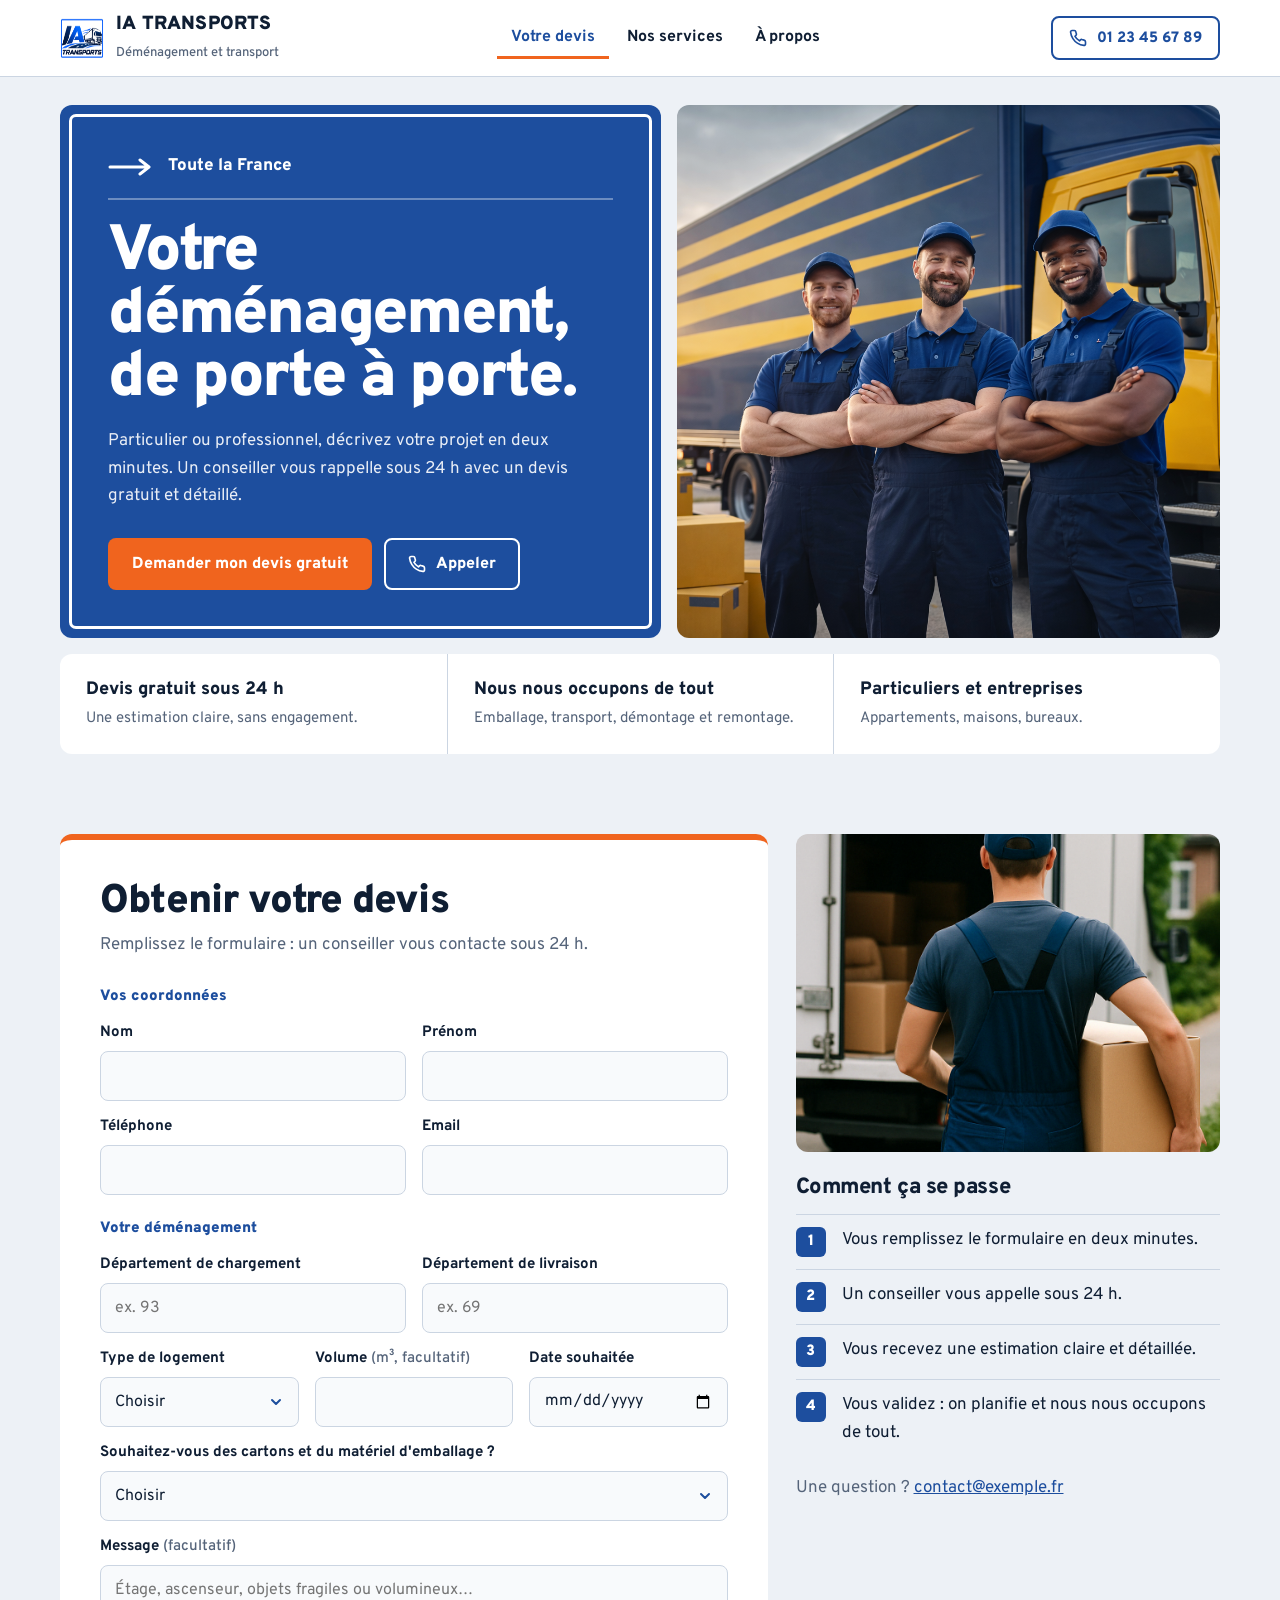
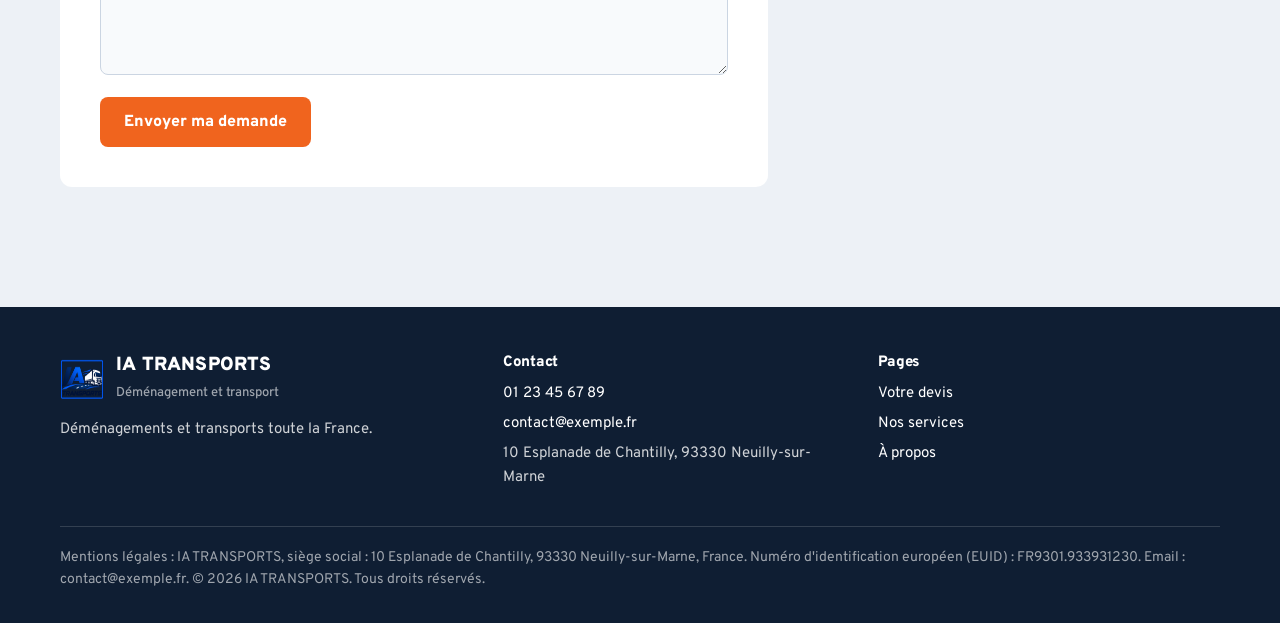
==== index.html @ 50c6d8a7 "Update HTML list item for clarity" ====
<!doctype html>
<html lang="fr">
<head>
  <meta charset="utf-8">
  <meta name="viewport" content="width=device-width, initial-scale=1">
  <title>IA TRANSPORTS | Devis de déménagement gratuit</title>
  <meta name="description" content="IA TRANSPORTS, déménagement et transport toute la France. Devis gratuit sous 24 h.">
  <link rel="icon" href="assets/images/IA_Transports_Logo.png" type="image/png">
  <link rel="preconnect" href="https://fonts.googleapis.com">
  <link rel="preconnect" href="https://fonts.gstatic.com" crossorigin>
  <link href="https://fonts.googleapis.com/css2?family=Overpass:wght@400;500;700;800;900&display=swap" rel="stylesheet">
  <link rel="stylesheet" href="assets/css/style.css">
  <meta property="og:image" content="https://iatransports.com/assets/images/IA_Transports_Logo.png">
  <meta property="og:title" content="IA TRANSPORTS | Devis de déménagement gratuit">
  <meta property="og:description" content="IA TRANSPORTS, déménagement et transport toute la France. Devis gratuit sous 24 h.">
  <meta property="og:url" content="https://iatransports.com/">
</head>
<body>
  <header class="site-header">
    <div class="container header-inner">
      <a class="brand" href="index.html">
        <img src="assets/images/IA Transports Logo.png" alt="" width="44" height="44">
        <span><span class="brand-name">IA TRANSPORTS</span><span class="brand-sub">Déménagement et transport</span></span>
      </a>
      <nav class="nav" aria-label="Navigation principale">
        <a data-nav href="index.html">Votre devis</a>
        <a data-nav href="services.html">Nos services</a>
        <a data-nav href="apropos.html">À propos</a>
      </nav>
      <div class="header-actions">
        <a class="btn btn-line btn-small" href="tel:+33123456789"><svg viewBox="0 0 24 24" fill="none" stroke="currentColor" stroke-width="2.2" stroke-linecap="round" stroke-linejoin="round" aria-hidden="true"><path d="M22 16.9v3a2 2 0 0 1-2.2 2 19.8 19.8 0 0 1-8.6-3.1 19.5 19.5 0 0 1-6-6A19.8 19.8 0 0 1 2.1 4.2 2 2 0 0 1 4.1 2h3a2 2 0 0 1 2 1.7c.1.9.4 1.8.7 2.7a2 2 0 0 1-.5 2.1L8 9.8a16 16 0 0 0 6 6l1.3-1.3a2 2 0 0 1 2.1-.4c.9.3 1.8.6 2.7.7a2 2 0 0 1 1.7 2z"/></svg> 01 23 45 67 89</a>
        <button class="burger" data-burger aria-label="Ouvrir le menu" aria-expanded="false"><span></span><span></span><span></span></button>
      </div>
    </div>
  </header>

  <div class="drawer" data-drawer>
    <div class="drawer-panel" role="dialog" aria-label="Menu">
      <div class="drawer-head">
        <a class="brand" href="index.html">
        <img src="assets/images/IA Transports Logo.png" alt="" width="44" height="44">
        <span><span class="brand-name">IA TRANSPORTS</span><span class="brand-sub">Déménagement et transport</span></span>
      </a>
        <button class="drawer-close" data-close aria-label="Fermer le menu">✕</button>
      </div>
      <nav class="drawer-links">
        <a data-nav href="index.html">Votre devis</a>
        <a data-nav href="services.html">Nos services</a>
        <a data-nav href="apropos.html">À propos</a>
      </nav>
      <div class="drawer-contact">
        <a class="btn btn-go" href="tel:+33123456789"><svg viewBox="0 0 24 24" fill="none" stroke="currentColor" stroke-width="2.2" stroke-linecap="round" stroke-linejoin="round" aria-hidden="true"><path d="M22 16.9v3a2 2 0 0 1-2.2 2 19.8 19.8 0 0 1-8.6-3.1 19.5 19.5 0 0 1-6-6A19.8 19.8 0 0 1 2.1 4.2 2 2 0 0 1 4.1 2h3a2 2 0 0 1 2 1.7c.1.9.4 1.8.7 2.7a2 2 0 0 1-.5 2.1L8 9.8a16 16 0 0 0 6 6l1.3-1.3a2 2 0 0 1 2.1-.4c.9.3 1.8.6 2.7.7a2 2 0 0 1 1.7 2z"/></svg> 01 23 45 67 89</a>
        <a class="btn btn-line" href="mailto:contact@exemple.fr">contact@exemple.fr</a>
      </div>
    </div>
  </div>

  <main>
    <section class="hero">
      <div class="container">
        <div class="hero-grid">
          <div class="sign">
            <div class="sign-route"><svg viewBox="0 0 46 18" aria-hidden="true"><path d="M2 9h38M32 2l9 7-9 7" fill="none" stroke="#fff" stroke-width="3" stroke-linecap="round" stroke-linejoin="round"/></svg> Toute la France</div>
            <h1>Votre déménagement, de porte à porte.</h1>
            <p>Particulier ou professionnel, décrivez votre projet en deux minutes. Un conseiller vous rappelle sous 24 h avec un devis gratuit et détaillé.</p>
            <div class="sign-actions">
              <a href="#form-section" class="btn btn-go">Demander mon devis gratuit</a>
              <a href="tel:+33123456789" class="btn btn-on-sign"><svg viewBox="0 0 24 24" fill="none" stroke="currentColor" stroke-width="2.2" stroke-linecap="round" stroke-linejoin="round" aria-hidden="true"><path d="M22 16.9v3a2 2 0 0 1-2.2 2 19.8 19.8 0 0 1-8.6-3.1 19.5 19.5 0 0 1-6-6A19.8 19.8 0 0 1 2.1 4.2 2 2 0 0 1 4.1 2h3a2 2 0 0 1 2 1.7c.1.9.4 1.8.7 2.7a2 2 0 0 1-.5 2.1L8 9.8a16 16 0 0 0 6 6l1.3-1.3a2 2 0 0 1 2.1-.4c.9.3 1.8.6 2.7.7a2 2 0 0 1 1.7 2z"/></svg> Appeler</a>
            </div>
          </div>
          <div class="hero-photo">
            <img src="assets/images/truck-hero.jpg" alt="L'équipe de déménageurs devant un camion" width="1536" height="1024">
          </div>
        </div>

        <div class="facts">
          <div class="fact"><strong>Devis gratuit sous 24 h</strong><span>Une estimation claire, sans engagement.</span></div>
          <div class="fact"><strong>Nous nous occupons de tout</strong><span>Emballage, transport, démontage et remontage.</span></div>
          <div class="fact"><strong>Particuliers et entreprises</strong><span>Appartements, maisons, bureaux.</span></div>
        </div>
      </div>
    </section>

    <section class="section" id="form-section">
      <div class="container quote-grid">
        <form id="form" class="form">
          <h2>Obtenir votre devis</h2>
          <p class="muted">Remplissez le formulaire : un conseiller vous contacte sous 24 h.</p>

          <fieldset>
            <legend>Vos coordonnées</legend>
            <div class="grid-2">
              <div class="field"><label for="f-nom">Nom</label><input class="input" id="f-nom" name="Nom" autocomplete="family-name" required></div>
              <div class="field"><label for="f-prenom">Prénom</label><input class="input" id="f-prenom" name="Prenom" autocomplete="given-name" required></div>
              <div class="field"><label for="f-tel">Téléphone</label><input class="input" id="f-tel" name="Telephone" type="tel" autocomplete="tel" required></div>
              <div class="field"><label for="f-email">Email</label><input class="input" id="f-email" type="email" name="Email" autocomplete="email" required></div>
            </div>
          </fieldset>

          <fieldset>
            <legend>Votre déménagement</legend>
            <div class="grid-2">
              <div class="field"><label for="f-dep1">Département de chargement</label><input class="input" id="f-dep1" name="Département chargement" placeholder="ex. 93" required></div>
              <div class="field"><label for="f-dep2">Département de livraison</label><input class="input" id="f-dep2" name="Département livraison" placeholder="ex. 69" required></div>
            </div>
            <div class="grid-3f" style="margin-top:14px">
              <div class="field">
                <label for="f-type">Type de logement</label>
                <select class="select" id="f-type" name="Type de Résidence" required>
                  <option value="" disabled selected>Choisir</option>
                  <option value="Maison">Maison</option>
                  <option value="Appartement">Appartement</option>
                  <option value="Bureau">Bureau</option>
                </select>
              </div>
              <div class="field"><label for="f-vol">Volume <span class="opt">(m³, facultatif)</span></label><input class="input" id="f-vol" name="Volume" inputmode="decimal"></div>
              <div class="field"><label for="date">Date souhaitée</label><input id="date" class="input" type="date" name="date"></div>
              <div class="field full">
                <label for="f-carton">Souhaitez-vous des cartons et du matériel d'emballage ?</label>
                <select class="select" id="f-carton" name="Carton" required>
                  <option value="" disabled selected>Choisir</option>
                  <option value="Oui">Oui</option>
                  <option value="Non">Non</option>
                </select>
              </div>
              <div class="field full"><label for="f-notes">Message <span class="opt">(facultatif)</span></label><textarea class="textarea" id="f-notes" name="Notes" placeholder="Étage, ascenseur, objets fragiles ou volumineux…"></textarea></div>
            </div>
          </fieldset>

          <div class="form-foot">
            <button id="submit-button" type="submit" class="btn btn-go">Envoyer ma demande</button>
            <p id="message" class="form-status" role="status" aria-live="polite"></p>
          </div>
        </form>

        <aside class="steps-panel">
          <img src="assets/images/ville.jpg" alt="Un déménageur charge un carton dans le camion" loading="lazy">
          <h3>Comment ça se passe</h3>
          <ol class="steps">
            <li>Vous remplissez le formulaire en deux minutes.</li>
            <li>Un conseiller vous appelle sous 24 h.</li>
            <li>Vous recevez une estimation claire et détaillée.</li>
            <li>Vous validez : on planifie et nous nous occupons de tout.</li>
          </ol>
          <p class="muted" style="margin-top:16px">Une question ? <a href="mailto:contact@exemple.fr">contact@exemple.fr</a></p>
        </aside>
      </div>
    </section>
  </main>

  <footer class="site-footer">
    <div class="container">
      <div class="footer-grid">
        <div>
          <a class="brand" href="index.html">
        <img src="assets/images/IA Transports Logo.png" alt="" width="44" height="44">
        <span><span class="brand-name">IA TRANSPORTS</span><span class="brand-sub">Déménagement et transport</span></span>
      </a>
          <p style="margin-top:14px;max-width:34ch">Déménagements et transports toute la France.</p>
        </div>
        <div>
          <h3>Contact</h3>
          <ul class="footer-list">
            <li><a href="tel:+33123456789">01 23 45 67 89</a></li>
            <li><a href="mailto:contact@exemple.fr">contact@exemple.fr</a></li>
            <li>10 Esplanade de Chantilly, 93330 Neuilly-sur-Marne</li>
          </ul>
        </div>
        <div>
          <h3>Pages</h3>
          <ul class="footer-list">
            <li><a href="index.html">Votre devis</a></li>
            <li><a href="services.html">Nos services</a></li>
            <li><a href="apropos.html">À propos</a></li>
          </ul>
        </div>
      </div>
      <p class="legal">
        Mentions légales : IA TRANSPORTS, siège social : 10 Esplanade de Chantilly, 93330 Neuilly-sur-Marne, France.
        Numéro d'identification européen (EUID) : FR9301.933931230.
        Email : contact@exemple.fr. © <span data-year>2026</span> IA TRANSPORTS. Tous droits réservés.
      </p>
    </div>
  </footer>

  <script src="assets/js/main.js"></script>
</body>
</html>
---- assets/css/style.css ----
/* =========================================================
   IA TRANSPORTS — feuille de style
   Identité : panneau routier (bleu autoroute + orange chantier)
   ========================================================= */
:root {
  --sign: #1D4E9E;        /* bleu panneau */
  --sign-dark: #14386F;
  --ink: #0F1E33;         /* texte */
  --muted: #55647A;
  --page: #EDF1F6;        /* fond */
  --paper: #FFFFFF;
  --line: #CBD5E2;
  --cone: #F0641E;        /* orange chantier : actions */
  --cone-dark: #D24F0E;

  --radius-sign: 12px;
  --radius-field: 8px;
  --header-h: 76px;
  --font: "Overpass", "Helvetica Neue", Arial, sans-serif;
}

* { box-sizing: border-box; }
html { scroll-behavior: smooth; scroll-padding-top: calc(var(--header-h) + 16px); }
@media (prefers-reduced-motion: reduce) {
  html { scroll-behavior: auto; }
  *, *::before, *::after { transition: none !important; animation: none !important; }
}

body {
  margin: 0;
  font-family: var(--font);
  font-size: 17px;
  line-height: 1.6;
  color: var(--ink);
  background: var(--page);
  -webkit-font-smoothing: antialiased;
}
img { max-width: 100%; display: block; }
a { color: var(--sign); }
:focus-visible { outline: 3px solid var(--cone); outline-offset: 3px; border-radius: 4px; }

.container { width: min(1160px, calc(100% - 40px)); margin: 0 auto; }

h1, h2, h3 { line-height: 1.1; letter-spacing: -0.02em; margin: 0; }
h2 { font-size: clamp(28px, 3.4vw, 40px); font-weight: 900; }
h3 { font-size: 19px; font-weight: 800; }
p { margin: 0; }
.lead { font-size: 19px; color: var(--muted); max-width: 60ch; margin-top: 14px; }
.muted { color: var(--muted); }

/* ===================== Header ===================== */
.site-header {
  position: sticky; top: 0; z-index: 100;
  background: var(--paper);
  border-bottom: 1px solid var(--line);
}
.header-inner {
  height: var(--header-h);
  display: flex; align-items: center; justify-content: space-between; gap: 20px;
}
.brand { display: flex; align-items: center; gap: 12px; text-decoration: none; color: var(--ink); }
.brand img { width: 44px; height: 44px; }
.brand-name { font-weight: 900; font-size: 19px; letter-spacing: 0.01em; line-height: 1; }
.brand-sub { display: block; font-size: 13px; color: var(--muted); font-weight: 500; margin-top: 4px; letter-spacing: 0; }

.nav { display: flex; gap: 4px; }
.nav a {
  text-decoration: none; color: var(--ink); font-weight: 700; font-size: 16px;
  padding: 8px 14px; border-radius: 6px;
}
.nav a:hover { background: var(--page); }
.nav a[aria-current="page"] { color: var(--sign); box-shadow: inset 0 -3px 0 var(--cone); border-radius: 0; }

.header-actions { display: flex; align-items: center; gap: 10px; }

/* ===================== Buttons ===================== */
.btn {
  display: inline-flex; align-items: center; justify-content: center; gap: 10px;
  font: inherit; font-weight: 800; font-size: 16px; line-height: 1;
  padding: 15px 22px; border-radius: 8px; border: 2px solid transparent;
  text-decoration: none; cursor: pointer;
  transition: background-color .15s ease, border-color .15s ease, color .15s ease;
}
.btn svg { width: 18px; height: 18px; flex: none; }
.btn-go { background: var(--cone); color: #fff; }
.btn-go:hover { background: var(--cone-dark); }
.btn-go:disabled { opacity: .6; cursor: progress; }
.btn-line { border-color: currentColor; color: var(--sign); background: transparent; }
.btn-line:hover { background: var(--sign); border-color: var(--sign); color: #fff; }
.btn-on-sign { border-color: #fff; color: #fff; background: transparent; }
.btn-on-sign:hover { background: #fff; color: var(--sign); }
.btn-small { padding: 11px 16px; font-size: 15px; }

/* ===================== Burger / drawer ===================== */
.burger {
  display: none; width: 46px; height: 46px; border-radius: 8px;
  border: 1px solid var(--line); background: var(--paper); cursor: pointer;
  align-items: center; justify-content: center; flex-direction: column; gap: 5px;
}
.burger span { width: 20px; height: 2px; background: var(--ink); border-radius: 2px; }

.drawer {
  position: fixed; inset: 0; z-index: 200;
  background: rgba(15, 30, 51, .5);
  opacity: 0; pointer-events: none; transition: opacity .25s ease;
}
.drawer.open { opacity: 1; pointer-events: auto; }
.drawer-panel {
  position: absolute; top: 0; right: 0; height: 100%; width: min(340px, 88vw);
  background: var(--paper); padding: 20px; display: flex; flex-direction: column; gap: 22px;
  transform: translateX(100%); transition: transform .25s ease;
}
.drawer.open .drawer-panel { transform: none; }
.drawer-head { display: flex; justify-content: space-between; align-items: center; }
.drawer-close {
  width: 42px; height: 42px; border-radius: 8px; border: 1px solid var(--line);
  background: var(--paper); font-size: 20px; cursor: pointer; color: var(--ink);
}
.drawer-links { display: flex; flex-direction: column; }
.drawer-links a {
  text-decoration: none; color: var(--ink); font-weight: 800; font-size: 20px;
  padding: 14px 0; border-bottom: 1px solid var(--line);
}
.drawer-links a[aria-current="page"] { color: var(--sign); }
.drawer-contact { display: flex; flex-direction: column; gap: 10px; margin-top: auto; }

/* ===================== The sign (signature element) ===================== */
.sign {
  position: relative;
  background: var(--sign); color: #fff;
  border-radius: var(--radius-sign);
  padding: clamp(28px, 4vw, 48px);
}
.sign::before {          /* liseré blanc intérieur, comme un panneau */
  content: ""; position: absolute; inset: 9px;
  border: 3px solid #fff; border-radius: calc(var(--radius-sign) - 5px);
  pointer-events: none;
}
.sign > * { position: relative; }
.sign-route {
  display: flex; align-items: center; gap: 14px; flex-wrap: wrap;
  font-weight: 800; font-size: 17px; padding-bottom: 18px; margin-bottom: 22px;
  border-bottom: 2px solid rgba(255,255,255,.35);
}
.sign-route svg { width: 46px; height: 18px; flex: none; }
.sign h1 {
  font-size: clamp(38px, 5vw, 64px); overflow-wrap: break-word; font-weight: 900; letter-spacing: -0.035em; line-height: .98;
}
.sign p { color: rgba(255,255,255,.9); margin-top: 18px; max-width: 46ch; }
.sign-actions { display: flex; flex-wrap: wrap; gap: 12px; margin-top: 28px; }

/* ===================== Hero ===================== */
.hero { padding: 28px 0 0; }
.hero-grid {
  display: grid; grid-template-columns: minmax(0, 1.05fr) minmax(0, .95fr); gap: 16px; align-items: stretch;
}
.hero-photo { border-radius: var(--radius-sign); overflow: hidden; min-height: 360px; }
.hero-photo img { width: 100%; height: 100%; object-fit: cover; object-position: 60% center; }

/* ===================== Facts row ===================== */
.facts {
  display: grid; grid-template-columns: repeat(3, 1fr);
  margin-top: 16px; background: var(--paper); border-radius: var(--radius-sign);
}
.fact { padding: 22px 26px; }
.fact + .fact { border-left: 1px solid var(--line); }
.fact strong { display: block; font-size: 18px; font-weight: 800; }
.fact span { color: var(--muted); font-size: 15px; }

/* ===================== Sections ===================== */
.section { padding: 80px 0; }
.section-head { margin-bottom: 36px; }
.page-head { padding: 56px 0 8px; }
.page-head h1 { font-size: clamp(36px, 4.6vw, 56px); font-weight: 900; letter-spacing: -0.03em; max-width: 18ch; }

/* ===================== Quote form ===================== */
.quote-grid { display: grid; grid-template-columns: minmax(0, 1.25fr) minmax(0, .75fr); gap: 28px; align-items: start; }
.form {
  background: var(--paper); border-radius: var(--radius-sign);
  padding: clamp(22px, 3.5vw, 40px); border-top: 6px solid var(--cone);
}
.form h2 { margin-bottom: 8px; }
.form > .muted { margin-bottom: 26px; }
fieldset { border: 0; padding: 0; margin: 0 0 22px; }
legend { font-weight: 900; font-size: 15px; color: var(--sign); padding: 0; margin-bottom: 12px; }
.grid-2 { display: grid; grid-template-columns: 1fr 1fr; gap: 14px 16px; }
.grid-3f { display: grid; grid-template-columns: 1fr 1fr 1fr; gap: 14px 16px; }
.field { display: flex; flex-direction: column; gap: 6px; }
.field.full { grid-column: 1 / -1; }
.field label { font-size: 15px; font-weight: 700; }
.field .opt { font-weight: 500; color: var(--muted); }
.input, .select, .textarea {
  width: 100%; font: inherit; font-size: 16px; color: var(--ink);
  padding: 12px 14px; border-radius: var(--radius-field);
  border: 1.5px solid var(--line); background: #F8FAFC;
}
.input:focus, .select:focus, .textarea:focus {
  outline: none; border-color: var(--sign); background: #fff;
  box-shadow: 0 0 0 3px rgba(29, 78, 158, .18);
}
.textarea { min-height: 110px; resize: vertical; }
.input, .select { height: 50px; }
.select {
  appearance: none; -webkit-appearance: none; padding-right: 40px; cursor: pointer;
  background: #F8FAFC url("data:image/svg+xml,%3Csvg xmlns='http://www.w3.org/2000/svg' viewBox='0 0 16 16'%3E%3Cpath d='M4 6l4 4 4-4' fill='none' stroke='%231D4E9E' stroke-width='2' stroke-linecap='round' stroke-linejoin='round'/%3E%3C/svg%3E") right 14px center/16px no-repeat;
}
.form-foot { display: flex; align-items: center; gap: 16px; flex-wrap: wrap; margin-top: 8px; }
.form-status { font-weight: 700; }
.form-status.error { color: #B3261E; }

.steps-panel { position: sticky; top: calc(var(--header-h) + 20px); }
.steps-panel img { border-radius: var(--radius-sign); aspect-ratio: 4 / 3; object-fit: cover; width: 100%; }
.steps-panel h3 { margin: 24px 0 14px; font-size: 22px; }
.steps { list-style: none; padding: 0; margin: 0; counter-reset: s; }
.steps li { counter-increment: s; display: grid; grid-template-columns: 34px 1fr; gap: 12px; padding: 12px 0; border-top: 1px solid var(--line); }
.steps li::before {
  content: counter(s); width: 30px; height: 30px; border-radius: 6px;
  background: var(--sign); color: #fff; font-weight: 900; display: grid; place-items: center; font-size: 15px;
}

/* ===================== Services list ===================== */
.service-list { display: grid; grid-template-columns: 1fr 1fr; gap: 0 48px; }
.service-item { display: grid; grid-template-columns: 56px 1fr; gap: 18px; padding: 26px 0; border-top: 2px solid var(--ink); }
.service-icon {
  width: 56px; height: 56px; border-radius: 10px; background: var(--sign);
  display: grid; place-items: center; font-size: 26px;
  box-shadow: inset 0 0 0 4px var(--sign), inset 0 0 0 6px #fff;
}
.service-item p { color: var(--muted); margin-top: 6px; }
.tags { display: flex; flex-wrap: wrap; gap: 6px; margin-top: 12px; }
.tag { font-size: 14px; font-weight: 700; color: var(--sign-dark); background: var(--paper); border: 1px solid var(--line); padding: 3px 10px; border-radius: 4px; }

/* ===================== About ===================== */
.about-grid { display: grid; grid-template-columns: minmax(0, 1.1fr) minmax(0, .9fr); gap: 56px; align-items: start; }
.prose p { margin-bottom: 18px; max-width: 64ch; }
.prose h2 { font-size: 28px; margin: 40px 0 14px; }
.checklist { list-style: none; padding: 0; margin: 0 0 18px; }
.checklist li { padding: 10px 0 10px 34px; border-bottom: 1px solid var(--line); position: relative; }
.checklist li::before {
  content: ""; position: absolute; left: 0; top: 14px; width: 18px; height: 18px; border-radius: 4px;
  background: var(--cone) url("data:image/svg+xml,%3Csvg xmlns='http://www.w3.org/2000/svg' viewBox='0 0 16 16'%3E%3Cpath d='M3.5 8.5l3 3 6-7' fill='none' stroke='%23fff' stroke-width='2.2' stroke-linecap='round' stroke-linejoin='round'/%3E%3C/svg%3E") center/14px no-repeat;
}
.about-photos { display: grid; gap: 16px; position: sticky; top: calc(var(--header-h) + 20px); }
.about-photos img { border-radius: var(--radius-sign); width: 100%; object-fit: cover; }
.about-photos img:first-child { aspect-ratio: 3 / 2; }
.about-photos img:last-child { aspect-ratio: 4 / 3; }

/* ===================== CTA sign ===================== */
.cta-sign { display: flex; justify-content: space-between; align-items: center; gap: 24px; flex-wrap: wrap; }
.cta-sign h2 { color: #fff; }
.cta-sign p { margin-top: 8px; }

/* ===================== Legal + footer ===================== */
.site-footer { background: var(--ink); color: rgba(255,255,255,.8); padding: 48px 0 32px; margin-top: 40px; font-size: 15px; }
.footer-grid { display: grid; grid-template-columns: 1.2fr 1fr 1fr; gap: 32px; }
.site-footer .brand { color: #fff; }
.site-footer .brand-sub { color: rgba(255,255,255,.6); }
.site-footer h3 { font-size: 15px; color: #fff; margin-bottom: 10px; }
.site-footer a { color: #fff; text-decoration: none; }
.site-footer a:hover { text-decoration: underline; }
.footer-list { list-style: none; padding: 0; margin: 0; display: grid; gap: 6px; }
.legal { border-top: 1px solid rgba(255,255,255,.15); margin-top: 36px; padding-top: 20px; color: rgba(255,255,255,.6); font-size: 14px; }

/* ===================== Thank-you page ===================== */
.thanks { min-height: calc(100vh - var(--header-h) - 200px); display: grid; place-items: center; padding: 60px 0; }
.thanks .sign { max-width: 640px; }

/* ===================== Responsive ===================== */
@media (max-width: 1000px) {
  .hero-grid, .quote-grid, .about-grid { grid-template-columns: 1fr; }
  .hero-photo { min-height: 280px; max-height: 380px; }
  .steps-panel, .about-photos { position: static; }
  .service-list { grid-template-columns: 1fr; }
  .footer-grid { grid-template-columns: 1fr 1fr; }
}
@media (max-width: 860px) {
  .nav, .header-actions .btn { display: none; }
  .burger { display: inline-flex; }
}
@media (max-width: 640px) {
  body { font-size: 16px; }
  .facts { grid-template-columns: 1fr; }
  .fact + .fact { border-left: 0; border-top: 1px solid var(--line); }
  .grid-2, .grid-3f { grid-template-columns: 1fr; }
  .section { padding: 56px 0; }
  .footer-grid { grid-template-columns: 1fr; }
  .brand-sub { display: none; }
  .sign-actions .btn { width: 100%; }
}
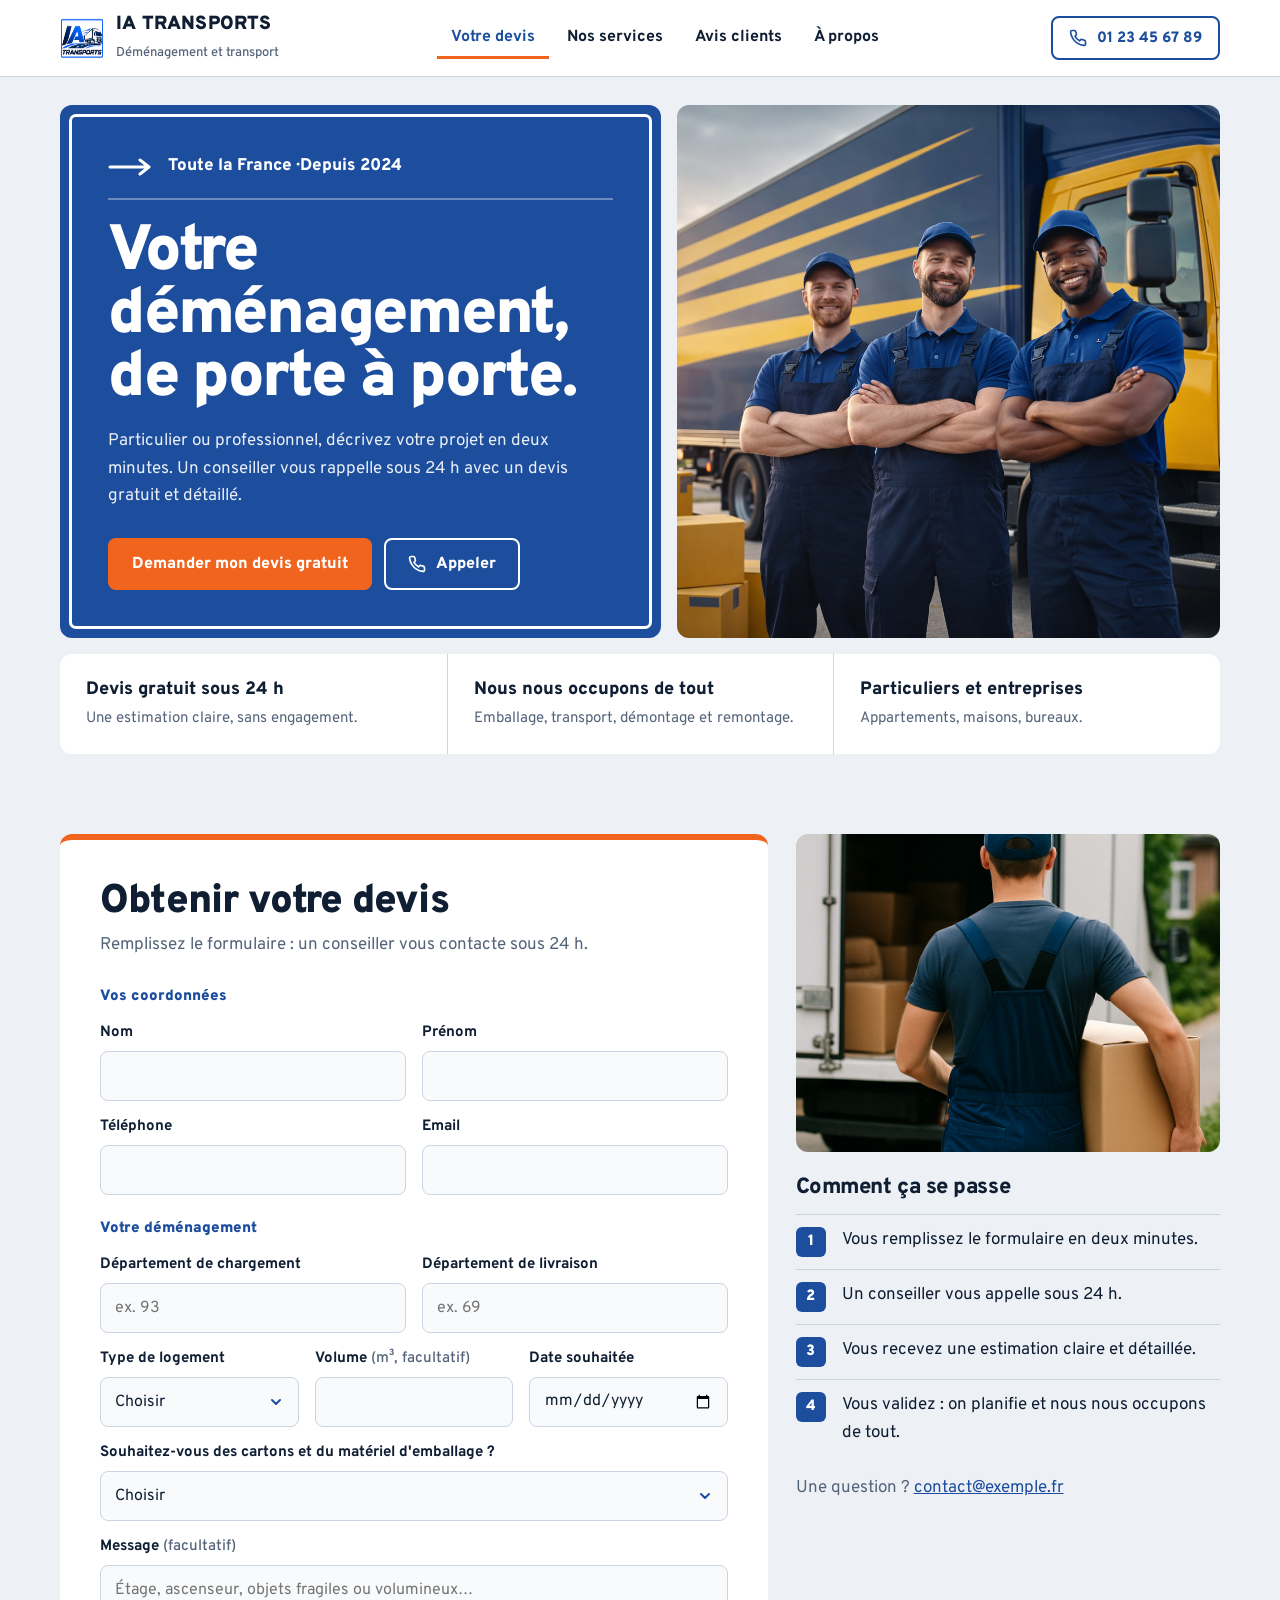
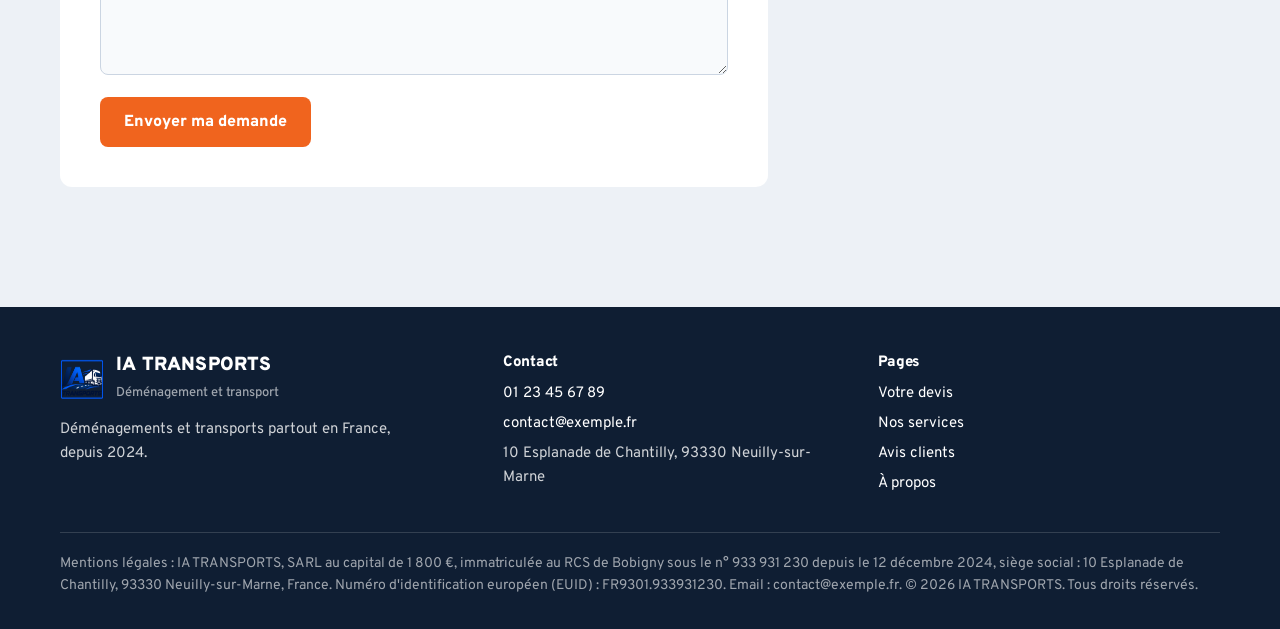
==== commit 803818ce: "Update index.html" ====
--- a/index.html
+++ b/index.html
@@ -25,6 +25,7 @@
       <nav class="nav" aria-label="Navigation principale">
         <a data-nav href="index.html">Votre devis</a>
         <a data-nav href="services.html">Nos services</a>
+        <a data-nav href="avis.html">Avis clients</a>
         <a data-nav href="apropos.html">À propos</a>
       </nav>
       <div class="header-actions">
@@ -46,6 +47,7 @@
       <nav class="drawer-links">
         <a data-nav href="index.html">Votre devis</a>
         <a data-nav href="services.html">Nos services</a>
+        <a data-nav href="avis.html">Avis clients</a>
         <a data-nav href="apropos.html">À propos</a>
       </nav>
       <div class="drawer-contact">
@@ -60,7 +62,7 @@
       <div class="container">
         <div class="hero-grid">
           <div class="sign">
-            <div class="sign-route"><svg viewBox="0 0 46 18" aria-hidden="true"><path d="M2 9h38M32 2l9 7-9 7" fill="none" stroke="#fff" stroke-width="3" stroke-linecap="round" stroke-linejoin="round"/></svg> Toute la France</div>
+            <div class="sign-route"><svg viewBox="0 0 46 18" aria-hidden="true"><path d="M2 9h38M32 2l9 7-9 7" fill="none" stroke="#fff" stroke-width="3" stroke-linecap="round" stroke-linejoin="round"/></svg> Toute la France · Depuis 2024</div>
             <h1>Votre déménagement, de porte à porte.</h1>
             <p>Particulier ou professionnel, décrivez votre projet en deux minutes. Un conseiller vous rappelle sous 24 h avec un devis gratuit et détaillé.</p>
             <div class="sign-actions">
@@ -156,7 +158,7 @@
         <img src="assets/images/IA Transports Logo.png" alt="" width="44" height="44">
         <span><span class="brand-name">IA TRANSPORTS</span><span class="brand-sub">Déménagement et transport</span></span>
       </a>
-          <p style="margin-top:14px;max-width:34ch">Déménagements et transports toute la France.</p>
+          <p style="margin-top:14px;max-width:34ch">Déménagements et transports partout en France, depuis 2024.</p>
         </div>
         <div>
           <h3>Contact</h3>
@@ -171,12 +173,13 @@
           <ul class="footer-list">
             <li><a href="index.html">Votre devis</a></li>
             <li><a href="services.html">Nos services</a></li>
+            <li><a href="avis.html">Avis clients</a></li>
             <li><a href="apropos.html">À propos</a></li>
           </ul>
         </div>
       </div>
       <p class="legal">
-        Mentions légales : IA TRANSPORTS, siège social : 10 Esplanade de Chantilly, 93330 Neuilly-sur-Marne, France.
+        Mentions légales : IA TRANSPORTS, SARL au capital de 1 800 €, immatriculée au RCS de Bobigny sous le n° 933 931 230 depuis le 12 décembre 2024, siège social : 10 Esplanade de Chantilly, 93330 Neuilly-sur-Marne, France.
         Numéro d'identification européen (EUID) : FR9301.933931230.
         Email : contact@exemple.fr. © <span data-year>2026</span> IA TRANSPORTS. Tous droits réservés.
       </p>
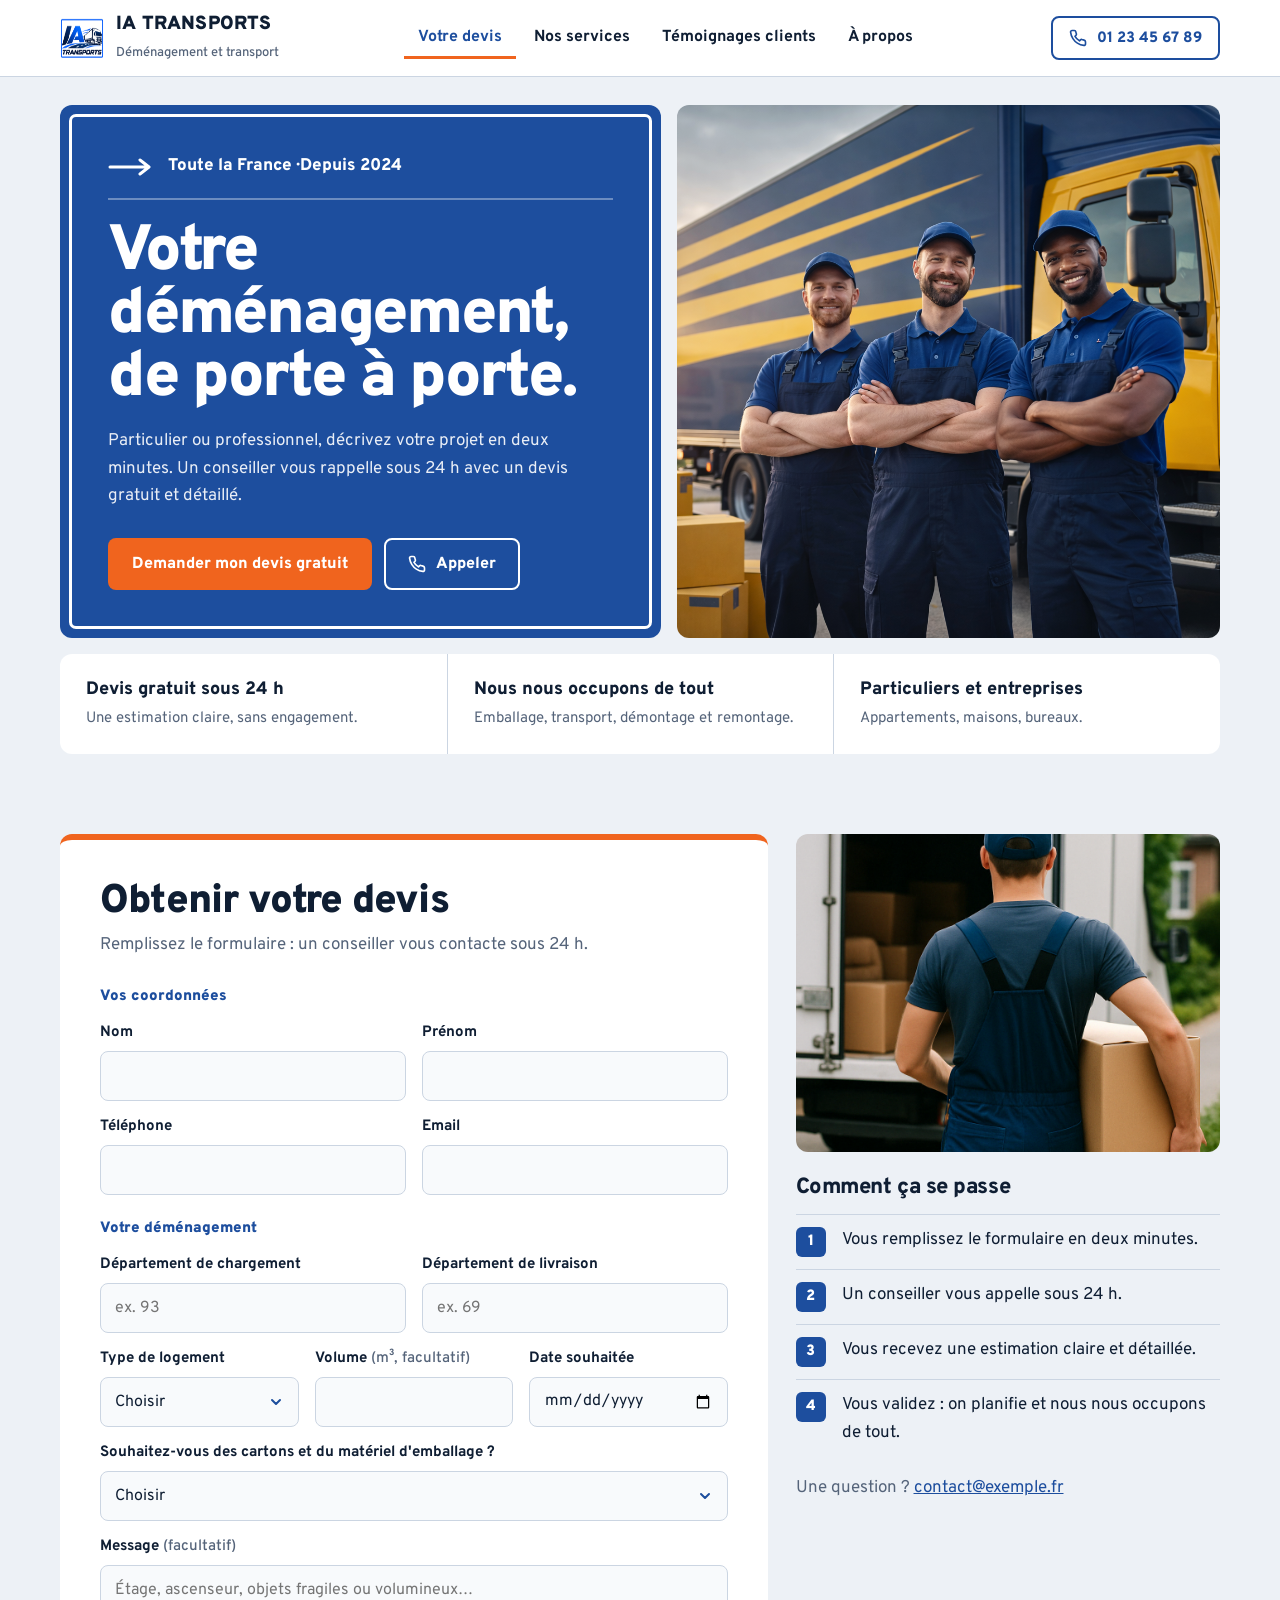
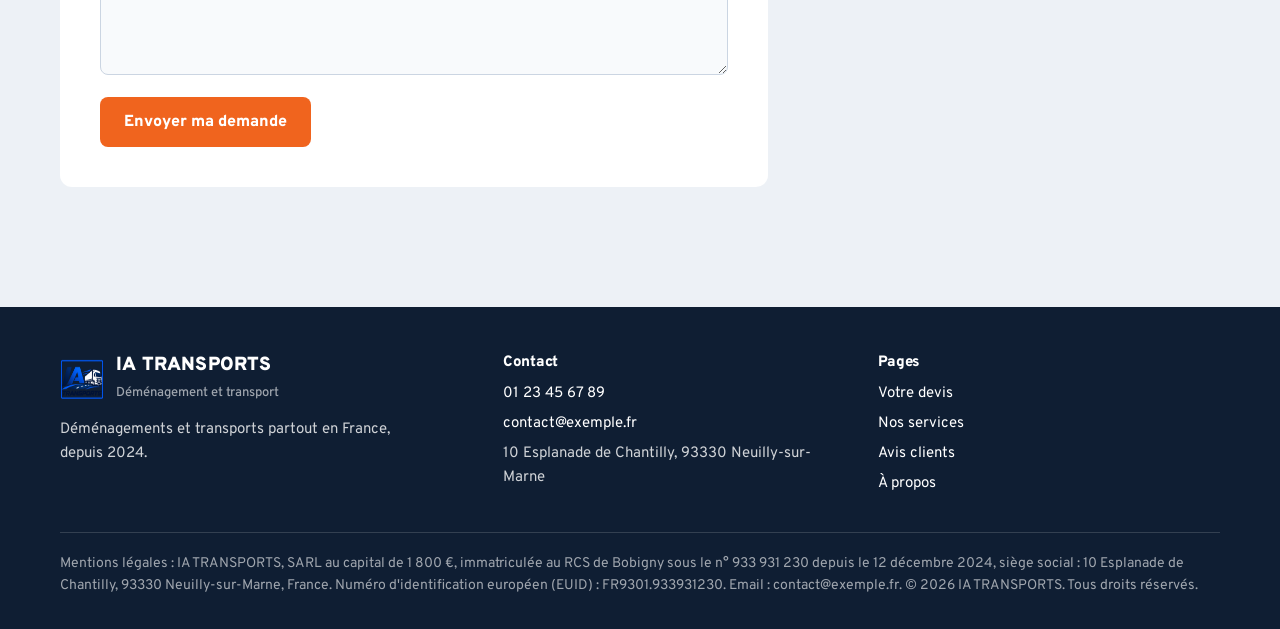
==== commit 2e8e04c6: "Update client reviews link to testimonials page" ====
--- a/index.html
+++ b/index.html
@@ -25,7 +25,7 @@
       <nav class="nav" aria-label="Navigation principale">
         <a data-nav href="index.html">Votre devis</a>
         <a data-nav href="services.html">Nos services</a>
-        <a data-nav href="avis.html">Avis clients</a>
+        <a data-nav href="Témoignages-clients.html">Témoignages clients</a>
         <a data-nav href="apropos.html">À propos</a>
       </nav>
       <div class="header-actions">
--- a/assets/css/style.css
+++ b/assets/css/style.css
@@ -287,3 +287,54 @@
   .brand-sub { display: none; }
   .sign-actions .btn { width: 100%; }
 }
+
+/* ===================== Réseau national (services) ===================== */
+.network-grid { display: grid; grid-template-columns: minmax(0, 1.3fr) minmax(0, .7fr); gap: 40px; align-items: start; background: var(--paper); border-radius: var(--radius-sign); padding: clamp(24px, 4vw, 48px); border-top: 6px solid var(--cone); }
+.network h2 { font-size: clamp(26px, 3vw, 36px); margin-bottom: 18px; }
+.network p { margin-bottom: 14px; max-width: 62ch; }
+.network-goal { font-weight: 800; color: var(--sign); font-size: 19px; }
+.network-cta { display: flex; flex-wrap: wrap; gap: 12px; margin-top: 22px; }
+.network-stat { background: var(--sign); color: #fff; border-radius: var(--radius-sign); padding: 32px 28px; text-align: center; position: relative; }
+.network-stat::before { content: ""; position: absolute; inset: 8px; border: 3px solid #fff; border-radius: 8px; pointer-events: none; }
+.stat-big { font-size: clamp(72px, 9vw, 104px); font-weight: 900; line-height: 1; letter-spacing: -0.04em; }
+.stat-label { font-weight: 800; font-size: 19px; margin-top: 8px; }
+.stat-list { list-style: none; padding: 0; margin: 22px 0 0; text-align: left; border-top: 2px solid rgba(255,255,255,.35); }
+.stat-list li { padding: 10px 0 10px 26px; position: relative; font-size: 15px; border-bottom: 1px solid rgba(255,255,255,.2); }
+.stat-list li::before { content: "✓"; position: absolute; left: 4px; color: var(--cone); font-weight: 900; }
+
+/* ===================== Avis clients ===================== */
+.rating-bar { display: flex; align-items: center; gap: 24px; flex-wrap: wrap; background: var(--paper); border-radius: var(--radius-sign); padding: 22px 28px; margin-bottom: 24px; }
+.rating-bar[hidden] { display: none; }
+.rating-bar .btn { margin-left: auto; }
+.rating-score { font-size: 56px; font-weight: 900; line-height: 1; letter-spacing: -0.03em; color: var(--sign); }
+.rating-score small { font-size: 20px; color: var(--muted); font-weight: 700; margin-left: 4px; }
+.stars { color: var(--cone); font-size: 22px; letter-spacing: 2px; line-height: 1.2; }
+.stars .off { color: var(--line); }
+.review-grid { display: grid; grid-template-columns: repeat(3, minmax(0, 1fr)); gap: 16px; }
+.review { background: var(--paper); border-radius: var(--radius-sign); padding: 22px; display: flex; flex-direction: column; gap: 10px; border-top: 4px solid var(--sign); }
+.review-name { font-weight: 800; }
+.review-date { color: var(--muted); font-size: 14px; }
+.review blockquote { margin: 0; color: var(--ink); overflow-wrap: anywhere; }
+.pager { display: flex; flex-wrap: wrap; gap: 6px; justify-content: center; margin-top: 28px; }
+.pager button { font: inherit; font-weight: 700; min-width: 42px; height: 42px; padding: 0 12px; border-radius: 8px; border: 1px solid var(--line); background: var(--paper); color: var(--ink); cursor: pointer; }
+.pager button:hover:not(:disabled) { border-color: var(--sign); color: var(--sign); }
+.pager button[aria-current="page"] { background: var(--sign); border-color: var(--sign); color: #fff; }
+.pager button:disabled { opacity: .45; cursor: default; }
+.hp { position: absolute; left: -9999px; width: 1px; height: 1px; overflow: hidden; }
+.form-status.ok { color: #1B6E3A; }
+
+@media (max-width: 1000px) {
+  .network-grid { grid-template-columns: 1fr; }
+  .review-grid { grid-template-columns: repeat(2, minmax(0, 1fr)); }
+}
+@media (max-width: 640px) {
+  .review-grid { grid-template-columns: 1fr; }
+  .rating-bar .btn { margin-left: 0; width: 100%; }
+  .network-cta .btn { width: 100%; }
+}
+
+.review-toolbar { display: flex; align-items: center; gap: 12px; justify-content: flex-end; margin-bottom: 16px; }
+.review-toolbar[hidden] { display: none; }
+.review-toolbar label { font-weight: 700; font-size: 15px; }
+.review-toolbar .select { width: auto; min-width: 280px; }
+@media (max-width: 640px) { .review-toolbar { flex-direction: column; align-items: stretch; gap: 6px; } .review-toolbar .select { min-width: 0; width: 100%; } }
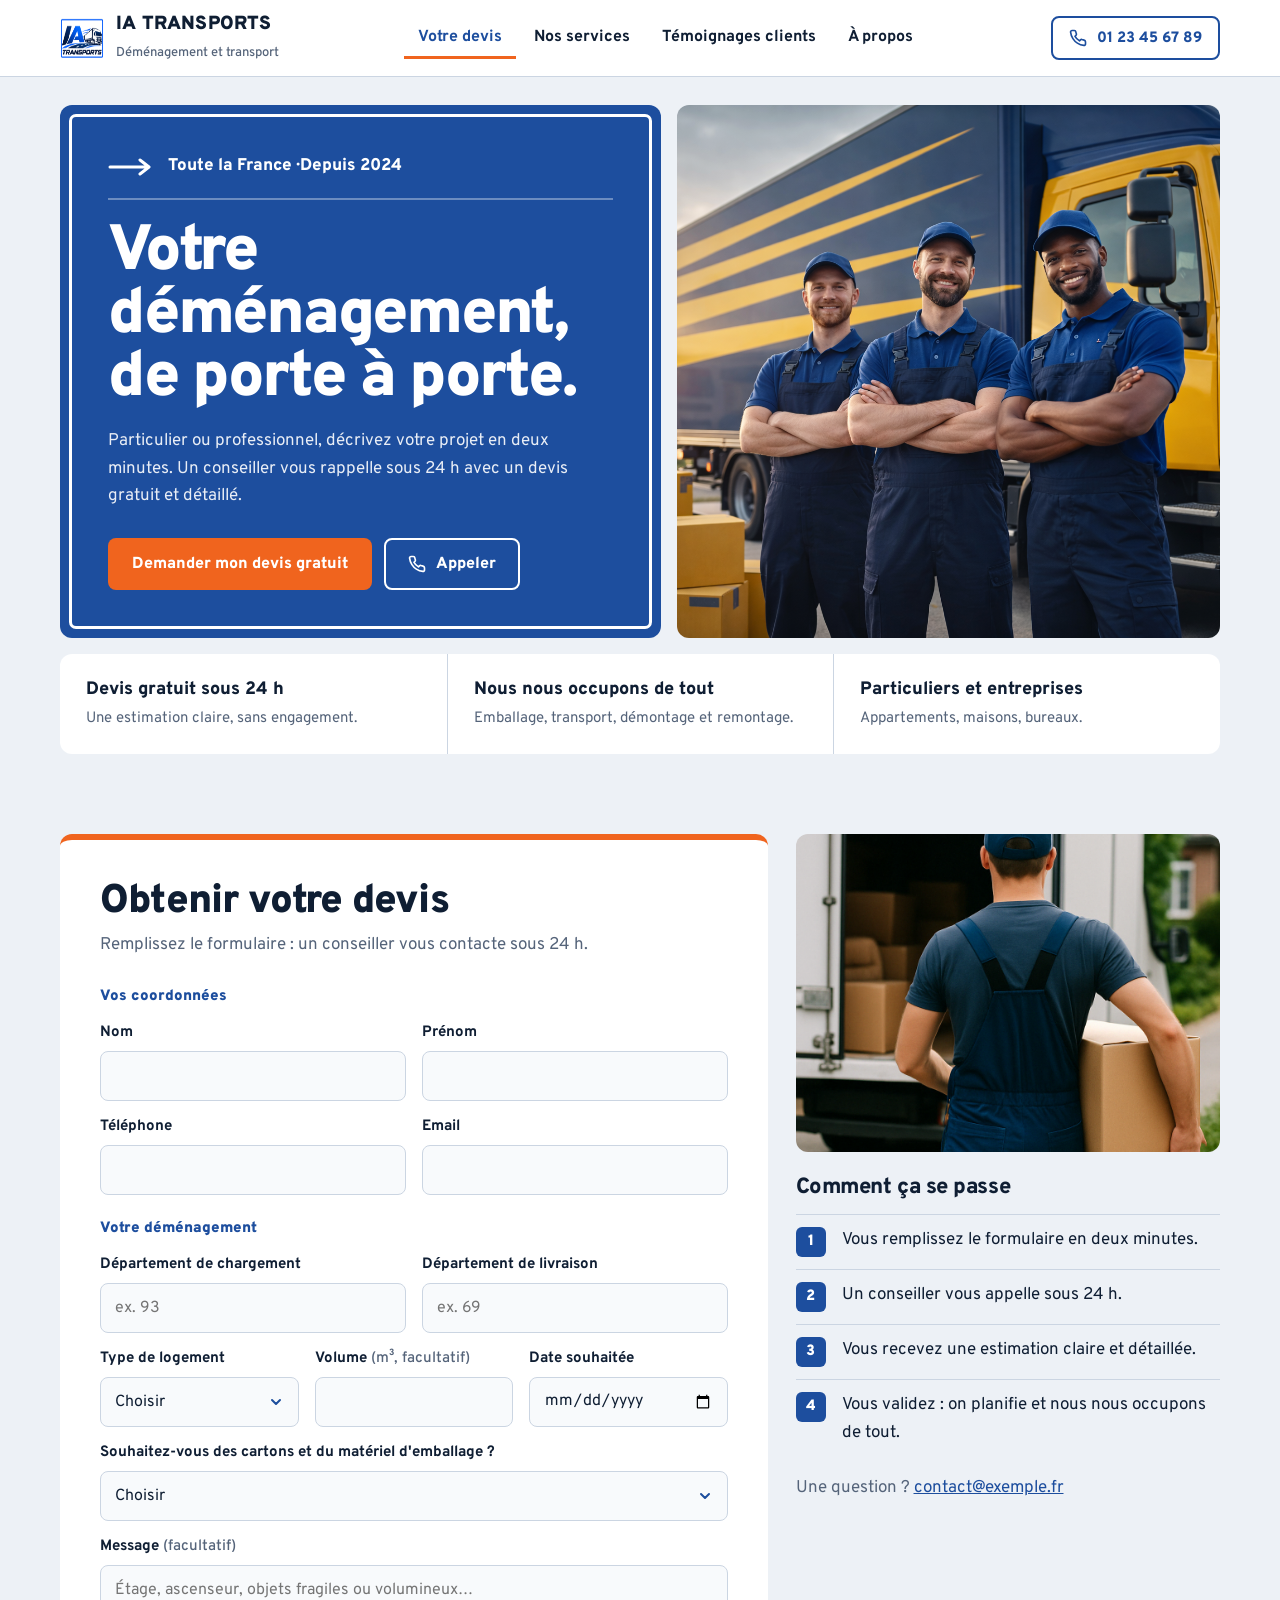
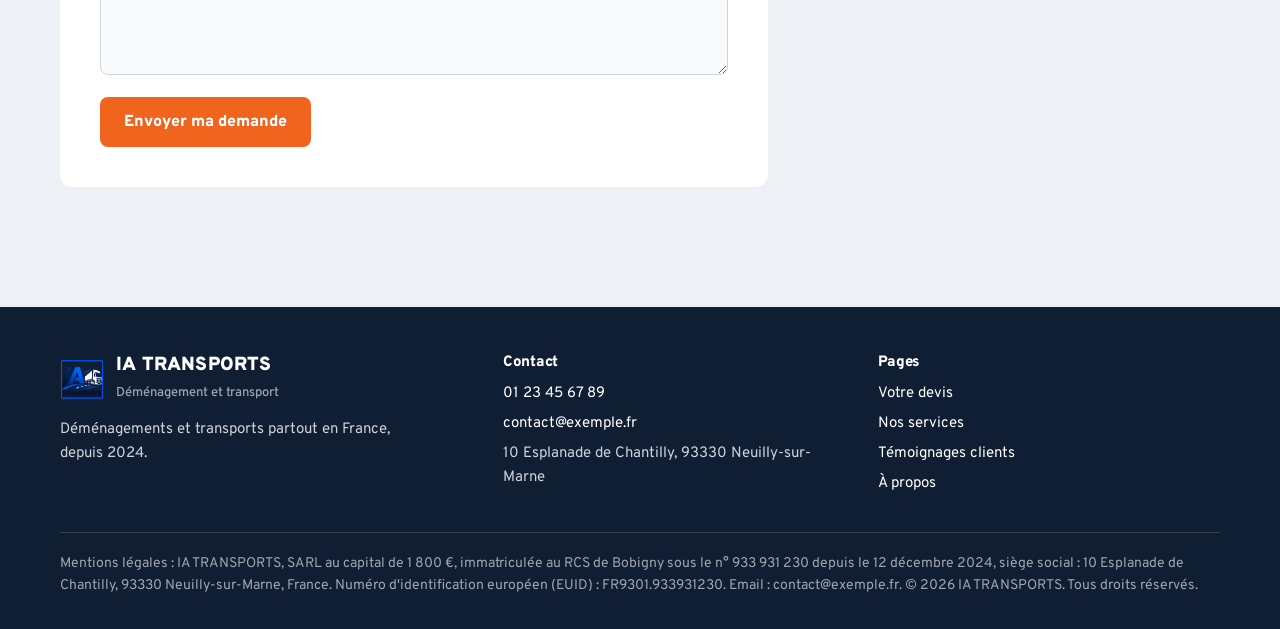
==== commit 52efda83: "Update index.html" ====
--- a/index.html
+++ b/index.html
@@ -47,7 +47,7 @@
       <nav class="drawer-links">
         <a data-nav href="index.html">Votre devis</a>
         <a data-nav href="services.html">Nos services</a>
-        <a data-nav href="avis.html">Avis clients</a>
+        <a data-nav href="Témoignages-clients.html">Témoignages clients</a>
         <a data-nav href="apropos.html">À propos</a>
       </nav>
       <div class="drawer-contact">
@@ -173,7 +173,7 @@
           <ul class="footer-list">
             <li><a href="index.html">Votre devis</a></li>
             <li><a href="services.html">Nos services</a></li>
-            <li><a href="avis.html">Avis clients</a></li>
+            <li><a href="Témoignages-clients.html">Témoignages clients</a></li>
             <li><a href="apropos.html">À propos</a></li>
           </ul>
         </div>
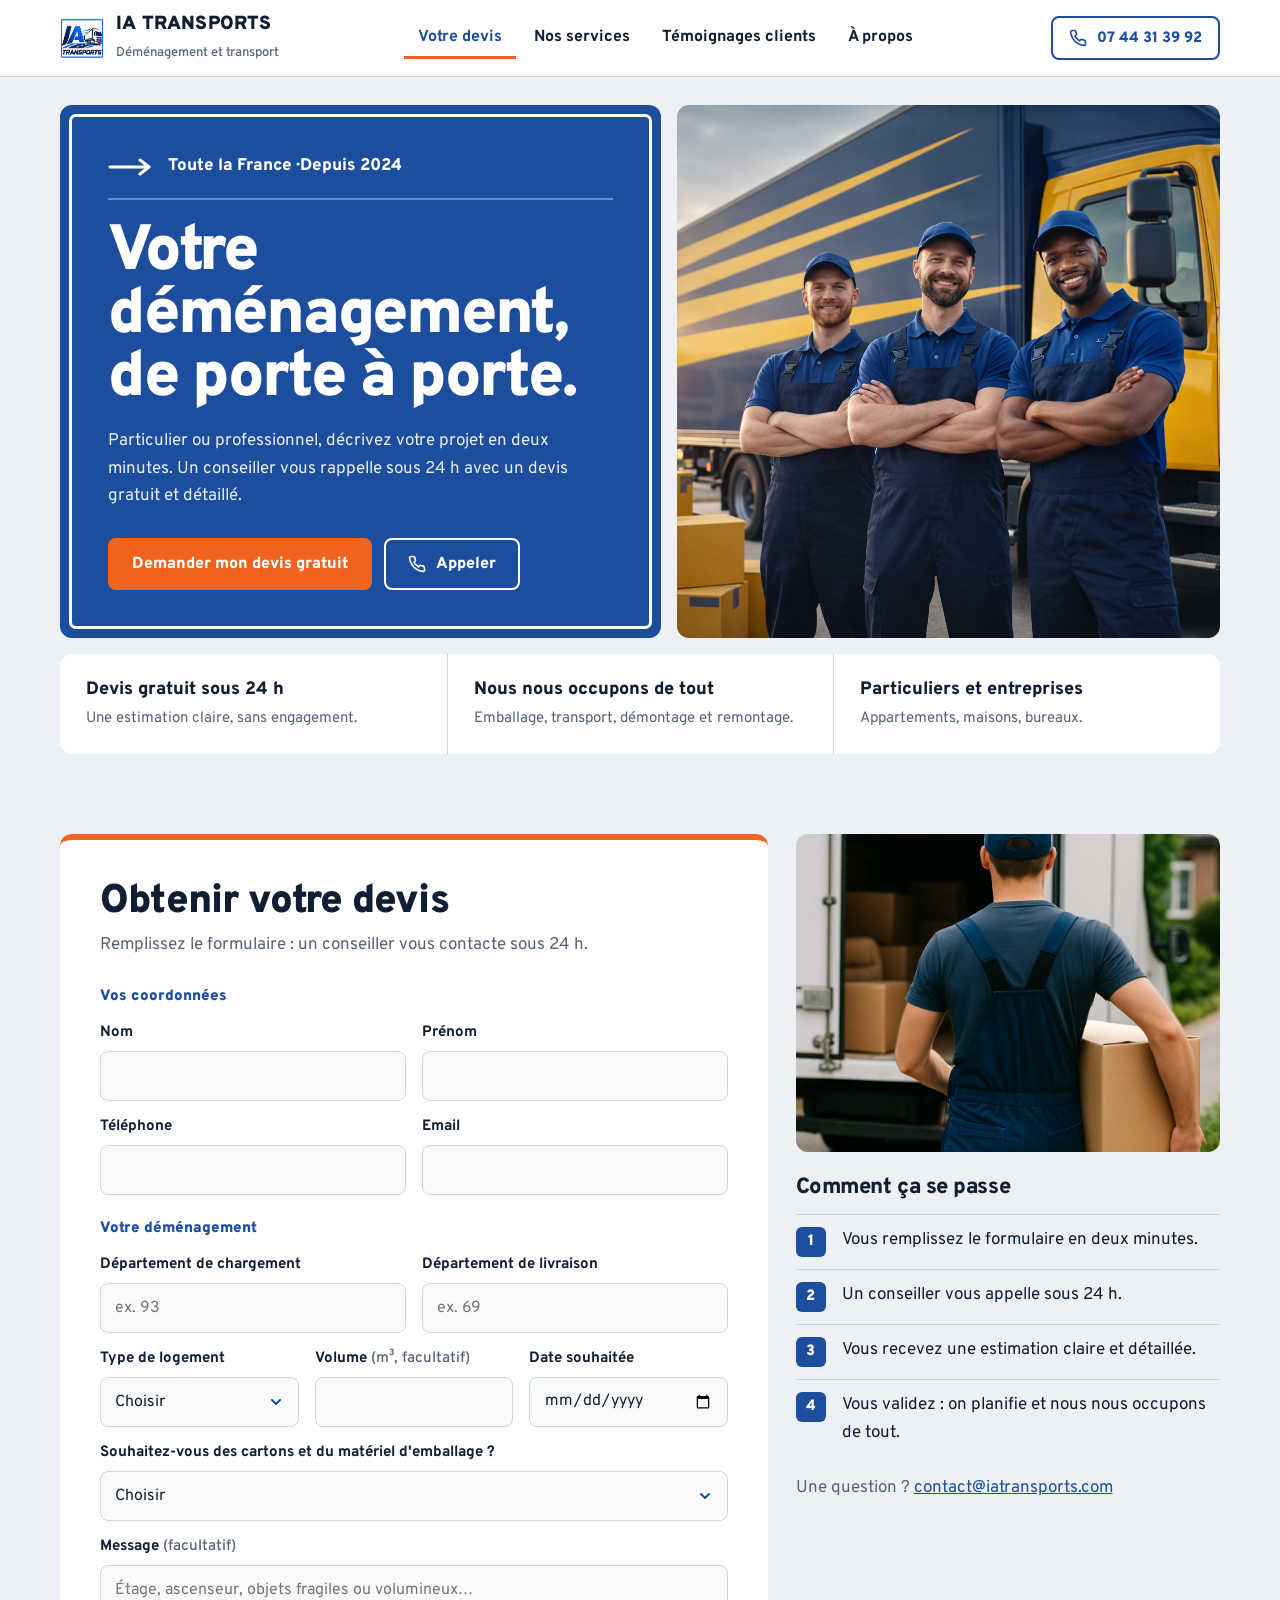
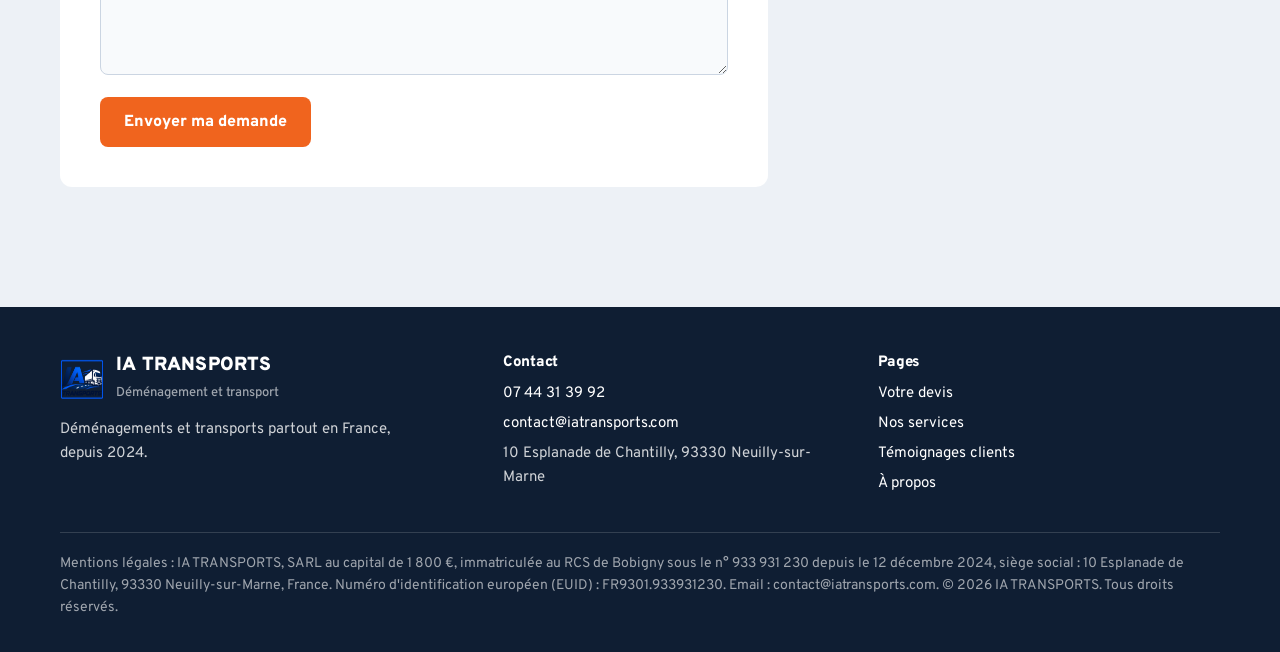
==== commit a1b3760a: "Update contact phone and email Co-Authored-By: Claude Sonnet 5.5 <noreply@anthropic.com> Claude-Sess" ====
--- a/index.html
+++ b/index.html
@@ -25,11 +25,11 @@
       <nav class="nav" aria-label="Navigation principale">
         <a data-nav href="index.html">Votre devis</a>
         <a data-nav href="services.html">Nos services</a>
-        <a data-nav href="Témoignages-clients.html">Témoignages clients</a>
+        <a data-nav href="temoignages-clients.html">Témoignages clients</a>
         <a data-nav href="apropos.html">À propos</a>
       </nav>
       <div class="header-actions">
-        <a class="btn btn-line btn-small" href="tel:+33123456789"><svg viewBox="0 0 24 24" fill="none" stroke="currentColor" stroke-width="2.2" stroke-linecap="round" stroke-linejoin="round" aria-hidden="true"><path d="M22 16.9v3a2 2 0 0 1-2.2 2 19.8 19.8 0 0 1-8.6-3.1 19.5 19.5 0 0 1-6-6A19.8 19.8 0 0 1 2.1 4.2 2 2 0 0 1 4.1 2h3a2 2 0 0 1 2 1.7c.1.9.4 1.8.7 2.7a2 2 0 0 1-.5 2.1L8 9.8a16 16 0 0 0 6 6l1.3-1.3a2 2 0 0 1 2.1-.4c.9.3 1.8.6 2.7.7a2 2 0 0 1 1.7 2z"/></svg> 01 23 45 67 89</a>
+        <a class="btn btn-line btn-small" href="tel:+33744313992"><svg viewBox="0 0 24 24" fill="none" stroke="currentColor" stroke-width="2.2" stroke-linecap="round" stroke-linejoin="round" aria-hidden="true"><path d="M22 16.9v3a2 2 0 0 1-2.2 2 19.8 19.8 0 0 1-8.6-3.1 19.5 19.5 0 0 1-6-6A19.8 19.8 0 0 1 2.1 4.2 2 2 0 0 1 4.1 2h3a2 2 0 0 1 2 1.7c.1.9.4 1.8.7 2.7a2 2 0 0 1-.5 2.1L8 9.8a16 16 0 0 0 6 6l1.3-1.3a2 2 0 0 1 2.1-.4c.9.3 1.8.6 2.7.7a2 2 0 0 1 1.7 2z"/></svg> 07 44 31 39 92</a>
         <button class="burger" data-burger aria-label="Ouvrir le menu" aria-expanded="false"><span></span><span></span><span></span></button>
       </div>
     </div>
@@ -47,12 +47,12 @@
       <nav class="drawer-links">
         <a data-nav href="index.html">Votre devis</a>
         <a data-nav href="services.html">Nos services</a>
-        <a data-nav href="Témoignages-clients.html">Témoignages clients</a>
+        <a data-nav href="temoignages-clients.html">Témoignages clients</a>
         <a data-nav href="apropos.html">À propos</a>
       </nav>
       <div class="drawer-contact">
-        <a class="btn btn-go" href="tel:+33123456789"><svg viewBox="0 0 24 24" fill="none" stroke="currentColor" stroke-width="2.2" stroke-linecap="round" stroke-linejoin="round" aria-hidden="true"><path d="M22 16.9v3a2 2 0 0 1-2.2 2 19.8 19.8 0 0 1-8.6-3.1 19.5 19.5 0 0 1-6-6A19.8 19.8 0 0 1 2.1 4.2 2 2 0 0 1 4.1 2h3a2 2 0 0 1 2 1.7c.1.9.4 1.8.7 2.7a2 2 0 0 1-.5 2.1L8 9.8a16 16 0 0 0 6 6l1.3-1.3a2 2 0 0 1 2.1-.4c.9.3 1.8.6 2.7.7a2 2 0 0 1 1.7 2z"/></svg> 01 23 45 67 89</a>
-        <a class="btn btn-line" href="mailto:contact@exemple.fr">contact@exemple.fr</a>
+        <a class="btn btn-go" href="tel:+33744313992"><svg viewBox="0 0 24 24" fill="none" stroke="currentColor" stroke-width="2.2" stroke-linecap="round" stroke-linejoin="round" aria-hidden="true"><path d="M22 16.9v3a2 2 0 0 1-2.2 2 19.8 19.8 0 0 1-8.6-3.1 19.5 19.5 0 0 1-6-6A19.8 19.8 0 0 1 2.1 4.2 2 2 0 0 1 4.1 2h3a2 2 0 0 1 2 1.7c.1.9.4 1.8.7 2.7a2 2 0 0 1-.5 2.1L8 9.8a16 16 0 0 0 6 6l1.3-1.3a2 2 0 0 1 2.1-.4c.9.3 1.8.6 2.7.7a2 2 0 0 1 1.7 2z"/></svg> 07 44 31 39 92</a>
+        <a class="btn btn-line" href="mailto:contact@iatransports.com">contact@iatransports.com</a>
       </div>
     </div>
   </div>
@@ -67,7 +67,7 @@
             <p>Particulier ou professionnel, décrivez votre projet en deux minutes. Un conseiller vous rappelle sous 24 h avec un devis gratuit et détaillé.</p>
             <div class="sign-actions">
               <a href="#form-section" class="btn btn-go">Demander mon devis gratuit</a>
-              <a href="tel:+33123456789" class="btn btn-on-sign"><svg viewBox="0 0 24 24" fill="none" stroke="currentColor" stroke-width="2.2" stroke-linecap="round" stroke-linejoin="round" aria-hidden="true"><path d="M22 16.9v3a2 2 0 0 1-2.2 2 19.8 19.8 0 0 1-8.6-3.1 19.5 19.5 0 0 1-6-6A19.8 19.8 0 0 1 2.1 4.2 2 2 0 0 1 4.1 2h3a2 2 0 0 1 2 1.7c.1.9.4 1.8.7 2.7a2 2 0 0 1-.5 2.1L8 9.8a16 16 0 0 0 6 6l1.3-1.3a2 2 0 0 1 2.1-.4c.9.3 1.8.6 2.7.7a2 2 0 0 1 1.7 2z"/></svg> Appeler</a>
+              <a href="tel:+33744313992" class="btn btn-on-sign"><svg viewBox="0 0 24 24" fill="none" stroke="currentColor" stroke-width="2.2" stroke-linecap="round" stroke-linejoin="round" aria-hidden="true"><path d="M22 16.9v3a2 2 0 0 1-2.2 2 19.8 19.8 0 0 1-8.6-3.1 19.5 19.5 0 0 1-6-6A19.8 19.8 0 0 1 2.1 4.2 2 2 0 0 1 4.1 2h3a2 2 0 0 1 2 1.7c.1.9.4 1.8.7 2.7a2 2 0 0 1-.5 2.1L8 9.8a16 16 0 0 0 6 6l1.3-1.3a2 2 0 0 1 2.1-.4c.9.3 1.8.6 2.7.7a2 2 0 0 1 1.7 2z"/></svg> Appeler</a>
             </div>
           </div>
           <div class="hero-photo">
@@ -144,7 +144,7 @@
             <li>Vous recevez une estimation claire et détaillée.</li>
             <li>Vous validez : on planifie et nous nous occupons de tout.</li>
           </ol>
-          <p class="muted" style="margin-top:16px">Une question ? <a href="mailto:contact@exemple.fr">contact@exemple.fr</a></p>
+          <p class="muted" style="margin-top:16px">Une question ? <a href="mailto:contact@iatransports.com">contact@iatransports.com</a></p>
         </aside>
       </div>
     </section>
@@ -163,8 +163,8 @@
         <div>
           <h3>Contact</h3>
           <ul class="footer-list">
-            <li><a href="tel:+33123456789">01 23 45 67 89</a></li>
-            <li><a href="mailto:contact@exemple.fr">contact@exemple.fr</a></li>
+            <li><a href="tel:+33744313992">07 44 31 39 92</a></li>
+            <li><a href="mailto:contact@iatransports.com">contact@iatransports.com</a></li>
             <li>10 Esplanade de Chantilly, 93330 Neuilly-sur-Marne</li>
           </ul>
         </div>
@@ -173,7 +173,7 @@
           <ul class="footer-list">
             <li><a href="index.html">Votre devis</a></li>
             <li><a href="services.html">Nos services</a></li>
-            <li><a href="Témoignages-clients.html">Témoignages clients</a></li>
+            <li><a href="temoignages-clients.html">Témoignages clients</a></li>
             <li><a href="apropos.html">À propos</a></li>
           </ul>
         </div>
@@ -181,7 +181,7 @@
       <p class="legal">
         Mentions légales : IA TRANSPORTS, SARL au capital de 1 800 €, immatriculée au RCS de Bobigny sous le n° 933 931 230 depuis le 12 décembre 2024, siège social : 10 Esplanade de Chantilly, 93330 Neuilly-sur-Marne, France.
         Numéro d'identification européen (EUID) : FR9301.933931230.
-        Email : contact@exemple.fr. © <span data-year>2026</span> IA TRANSPORTS. Tous droits réservés.
+        Email : contact@iatransports.com. © <span data-year>2026</span> IA TRANSPORTS. Tous droits réservés.
       </p>
     </div>
   </footer>
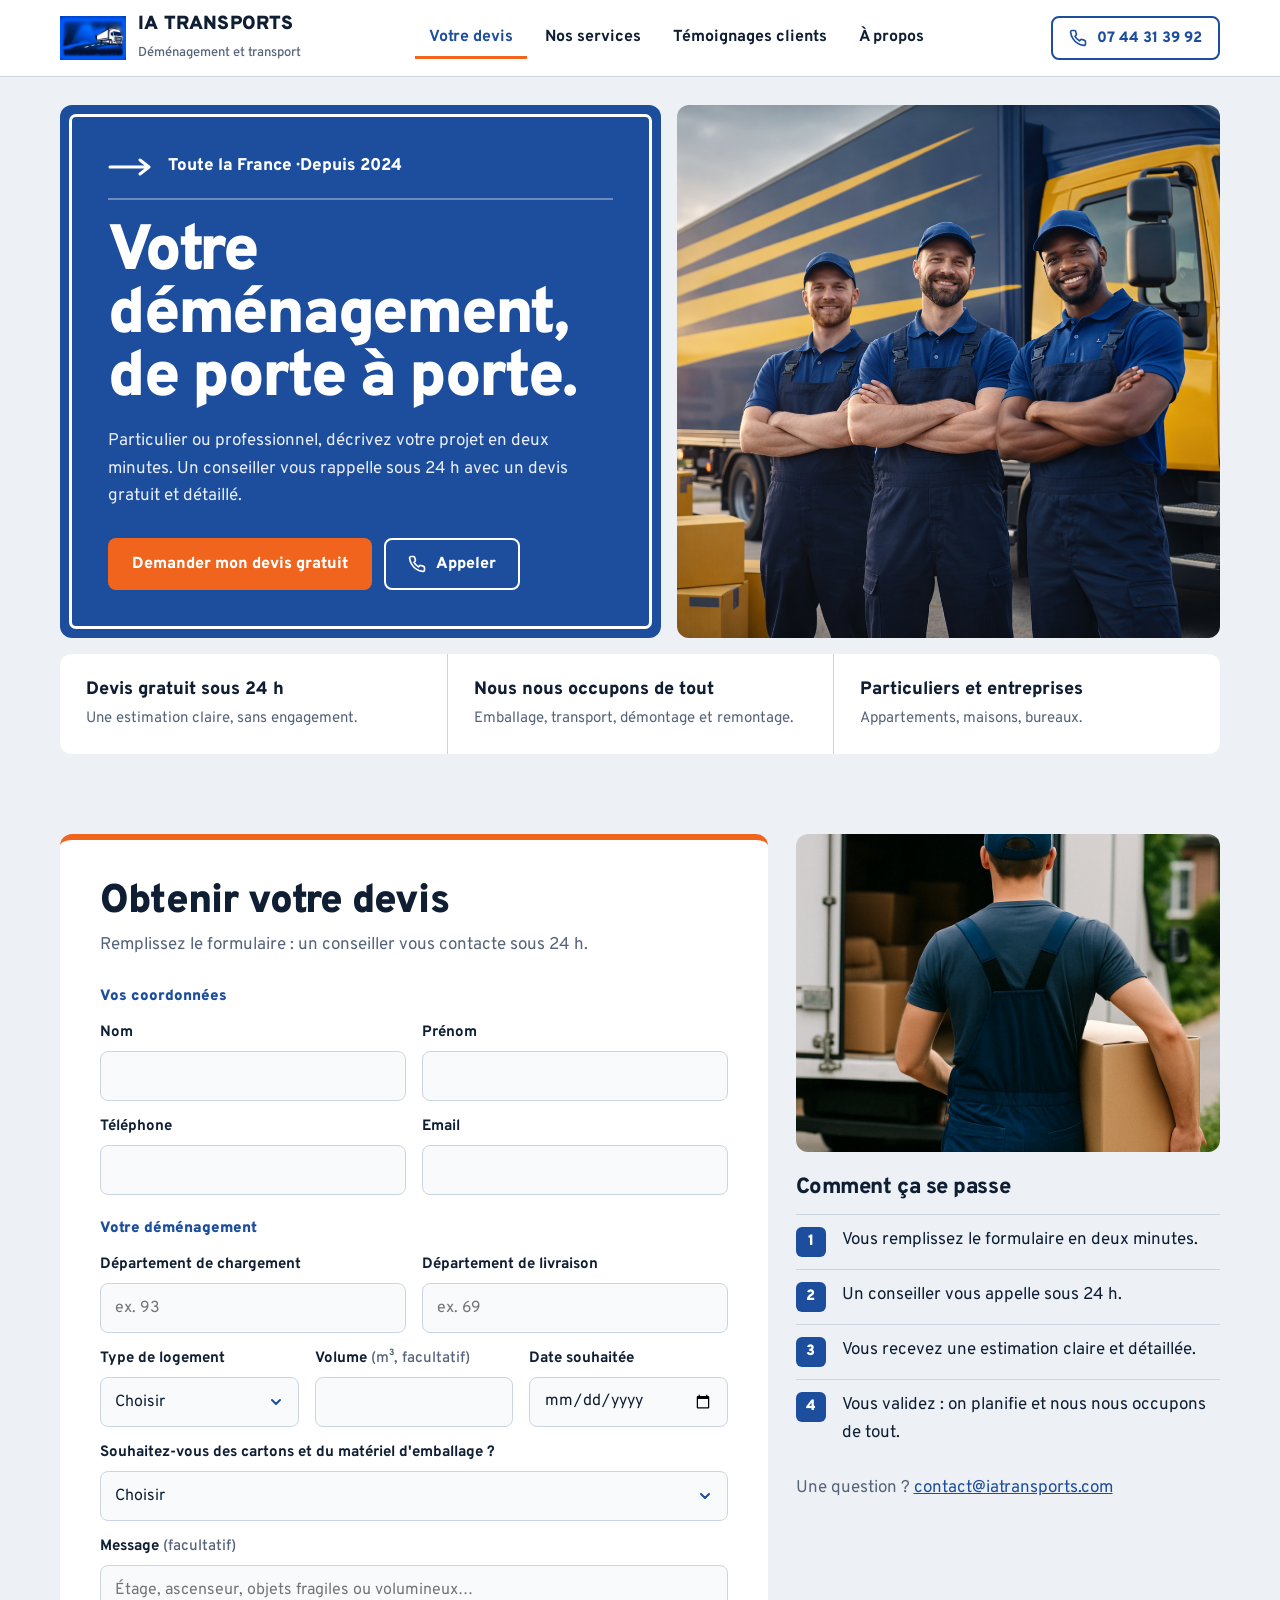
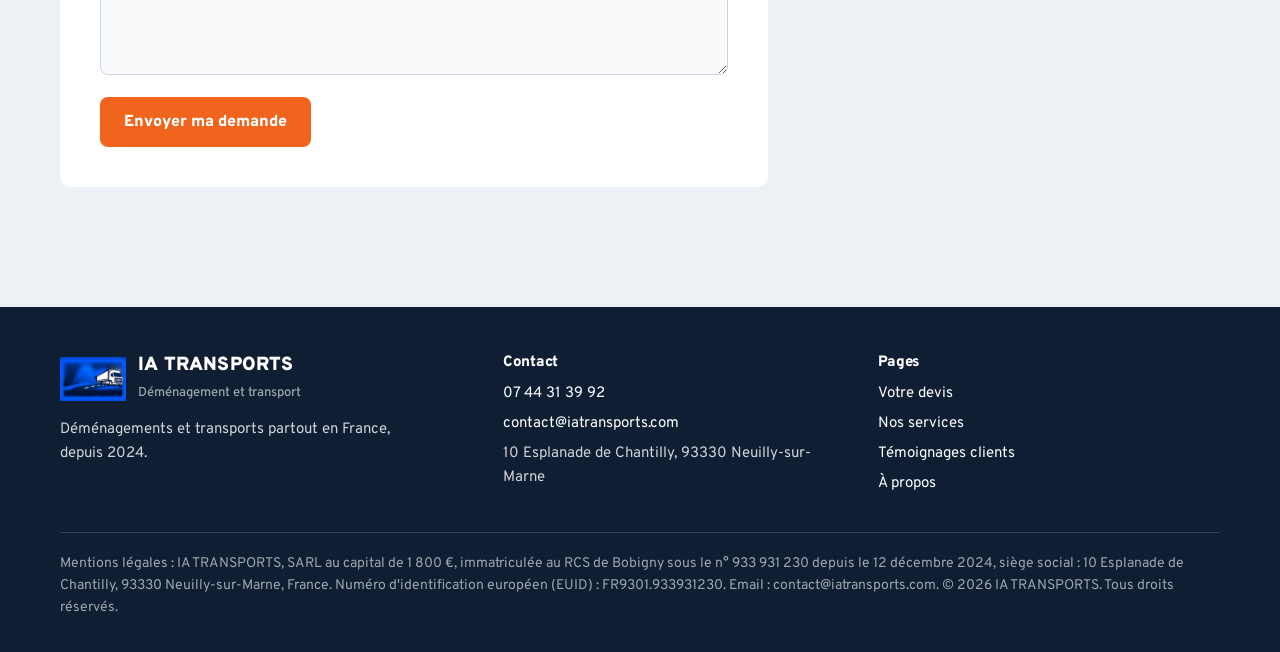
==== commit 3bd75068: "Fix logo: working favicon, OG share image, properly sized header logo Co-Authored-By: Claude Sonnet " ====
--- a/index.html
+++ b/index.html
@@ -5,12 +5,20 @@
   <meta name="viewport" content="width=device-width, initial-scale=1">
   <title>IA TRANSPORTS | Devis de déménagement gratuit</title>
   <meta name="description" content="IA TRANSPORTS, déménagement et transport toute la France. Devis gratuit sous 24 h.">
-  <link rel="icon" href="assets/images/IA_Transports_Logo.png" type="image/png">
+  <link rel="icon" href="favicon.ico" sizes="any">
+  <link rel="icon" href="assets/images/favicon-32.png" type="image/png" sizes="32x32">
+  <link rel="icon" href="assets/images/favicon-192.png" type="image/png" sizes="192x192">
+  <link rel="apple-touch-icon" href="assets/images/apple-touch-icon.png">
   <link rel="preconnect" href="https://fonts.googleapis.com">
   <link rel="preconnect" href="https://fonts.gstatic.com" crossorigin>
   <link href="https://fonts.googleapis.com/css2?family=Overpass:wght@400;500;700;800;900&display=swap" rel="stylesheet">
   <link rel="stylesheet" href="assets/css/style.css">
-  <meta property="og:image" content="https://iatransports.com/assets/images/IA_Transports_Logo.png">
+  <meta property="og:image" content="https://iatransports.com/assets/images/og-image.jpg">
+  <meta property="og:image:width" content="1200">
+  <meta property="og:image:height" content="630">
+  <meta property="og:type" content="website">
+  <meta name="twitter:card" content="summary_large_image">
+  <meta name="twitter:image" content="https://iatransports.com/assets/images/og-image.jpg">
   <meta property="og:title" content="IA TRANSPORTS | Devis de déménagement gratuit">
   <meta property="og:description" content="IA TRANSPORTS, déménagement et transport toute la France. Devis gratuit sous 24 h.">
   <meta property="og:url" content="https://iatransports.com/">
@@ -19,7 +27,7 @@
   <header class="site-header">
     <div class="container header-inner">
       <a class="brand" href="index.html">
-        <img src="assets/images/IA Transports Logo.png" alt="" width="44" height="44">
+        <img src="assets/images/logo.png" alt="IA TRANSPORTS" width="66" height="44">
         <span><span class="brand-name">IA TRANSPORTS</span><span class="brand-sub">Déménagement et transport</span></span>
       </a>
       <nav class="nav" aria-label="Navigation principale">
@@ -39,7 +47,7 @@
     <div class="drawer-panel" role="dialog" aria-label="Menu">
       <div class="drawer-head">
         <a class="brand" href="index.html">
-        <img src="assets/images/IA Transports Logo.png" alt="" width="44" height="44">
+        <img src="assets/images/logo.png" alt="IA TRANSPORTS" width="66" height="44">
         <span><span class="brand-name">IA TRANSPORTS</span><span class="brand-sub">Déménagement et transport</span></span>
       </a>
         <button class="drawer-close" data-close aria-label="Fermer le menu">✕</button>
@@ -155,7 +163,7 @@
       <div class="footer-grid">
         <div>
           <a class="brand" href="index.html">
-        <img src="assets/images/IA Transports Logo.png" alt="" width="44" height="44">
+        <img src="assets/images/logo.png" alt="IA TRANSPORTS" width="66" height="44">
         <span><span class="brand-name">IA TRANSPORTS</span><span class="brand-sub">Déménagement et transport</span></span>
       </a>
           <p style="margin-top:14px;max-width:34ch">Déménagements et transports partout en France, depuis 2024.</p>
--- a/assets/css/style.css
+++ b/assets/css/style.css
@@ -59,7 +59,7 @@
   display: flex; align-items: center; justify-content: space-between; gap: 20px;
 }
 .brand { display: flex; align-items: center; gap: 12px; text-decoration: none; color: var(--ink); }
-.brand img { width: 44px; height: 44px; }
+.brand img { width: auto; height: 44px; object-fit: contain; }
 .brand-name { font-weight: 900; font-size: 19px; letter-spacing: 0.01em; line-height: 1; }
 .brand-sub { display: block; font-size: 13px; color: var(--muted); font-weight: 500; margin-top: 4px; letter-spacing: 0; }
 
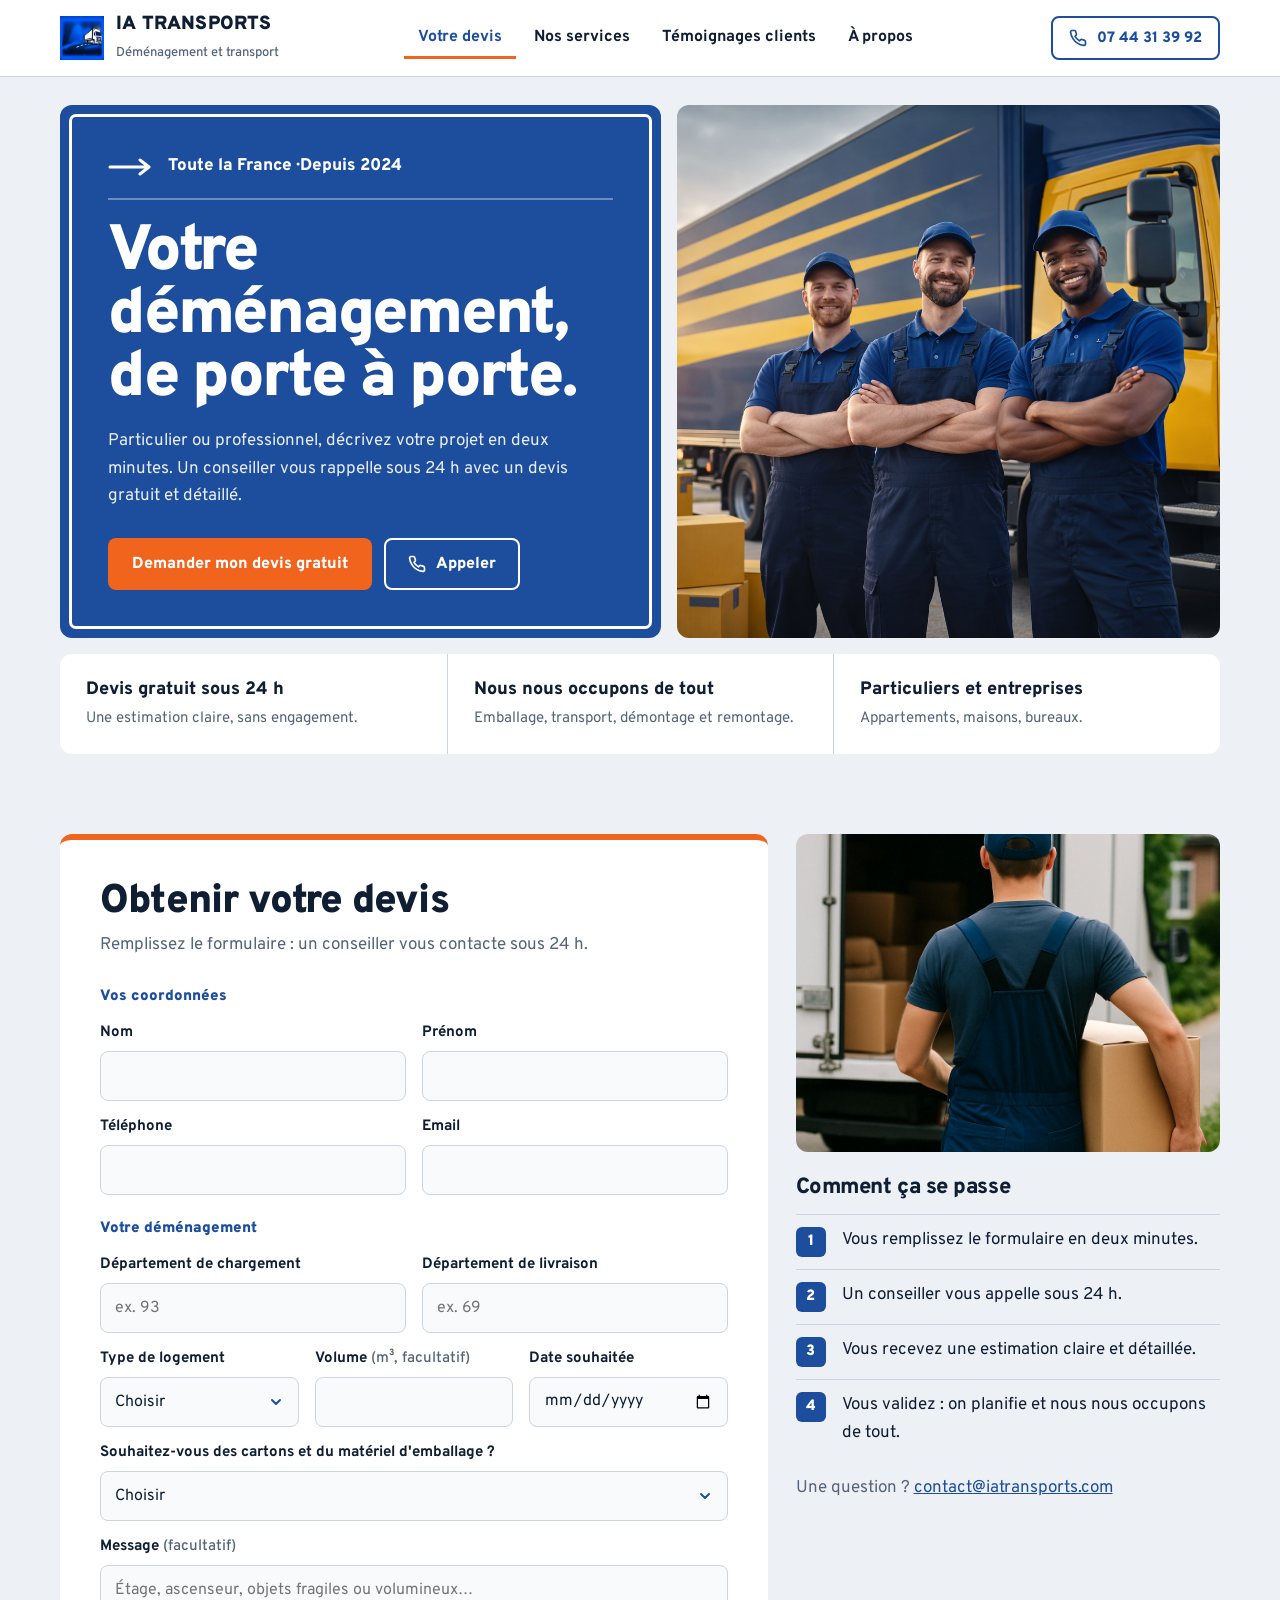
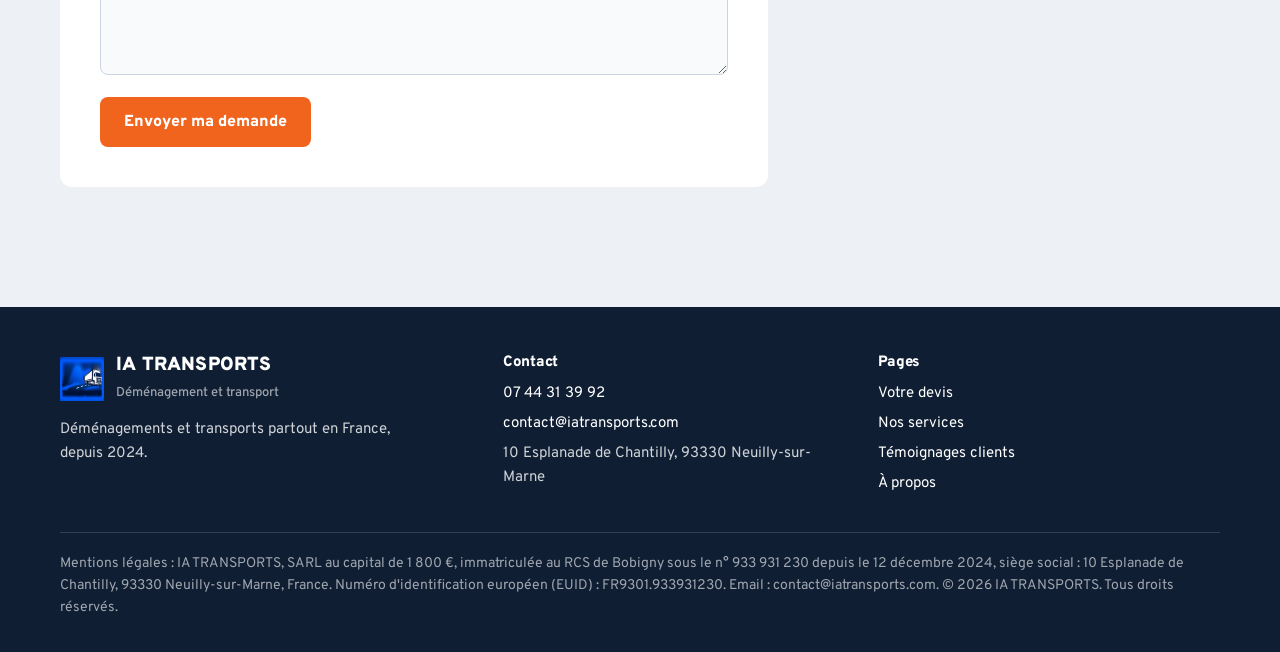
==== commit e0e3188a: "Restore original header logo look; keep favicon and share image fixes Co-Authored-By: Claude Sonnet " ====
--- a/index.html
+++ b/index.html
@@ -27,7 +27,7 @@
   <header class="site-header">
     <div class="container header-inner">
       <a class="brand" href="index.html">
-        <img src="assets/images/logo.png" alt="IA TRANSPORTS" width="66" height="44">
+        <img src="assets/images/logo.png" alt="" width="44" height="44">
         <span><span class="brand-name">IA TRANSPORTS</span><span class="brand-sub">Déménagement et transport</span></span>
       </a>
       <nav class="nav" aria-label="Navigation principale">
@@ -47,7 +47,7 @@
     <div class="drawer-panel" role="dialog" aria-label="Menu">
       <div class="drawer-head">
         <a class="brand" href="index.html">
-        <img src="assets/images/logo.png" alt="IA TRANSPORTS" width="66" height="44">
+        <img src="assets/images/logo.png" alt="" width="44" height="44">
         <span><span class="brand-name">IA TRANSPORTS</span><span class="brand-sub">Déménagement et transport</span></span>
       </a>
         <button class="drawer-close" data-close aria-label="Fermer le menu">✕</button>
@@ -163,7 +163,7 @@
       <div class="footer-grid">
         <div>
           <a class="brand" href="index.html">
-        <img src="assets/images/logo.png" alt="IA TRANSPORTS" width="66" height="44">
+        <img src="assets/images/logo.png" alt="" width="44" height="44">
         <span><span class="brand-name">IA TRANSPORTS</span><span class="brand-sub">Déménagement et transport</span></span>
       </a>
           <p style="margin-top:14px;max-width:34ch">Déménagements et transports partout en France, depuis 2024.</p>
--- a/assets/css/style.css
+++ b/assets/css/style.css
@@ -59,7 +59,7 @@
   display: flex; align-items: center; justify-content: space-between; gap: 20px;
 }
 .brand { display: flex; align-items: center; gap: 12px; text-decoration: none; color: var(--ink); }
-.brand img { width: auto; height: 44px; object-fit: contain; }
+.brand img { width: 44px; height: 44px; }
 .brand-name { font-weight: 900; font-size: 19px; letter-spacing: 0.01em; line-height: 1; }
 .brand-sub { display: block; font-size: 13px; color: var(--muted); font-weight: 500; margin-top: 4px; letter-spacing: 0; }
 
